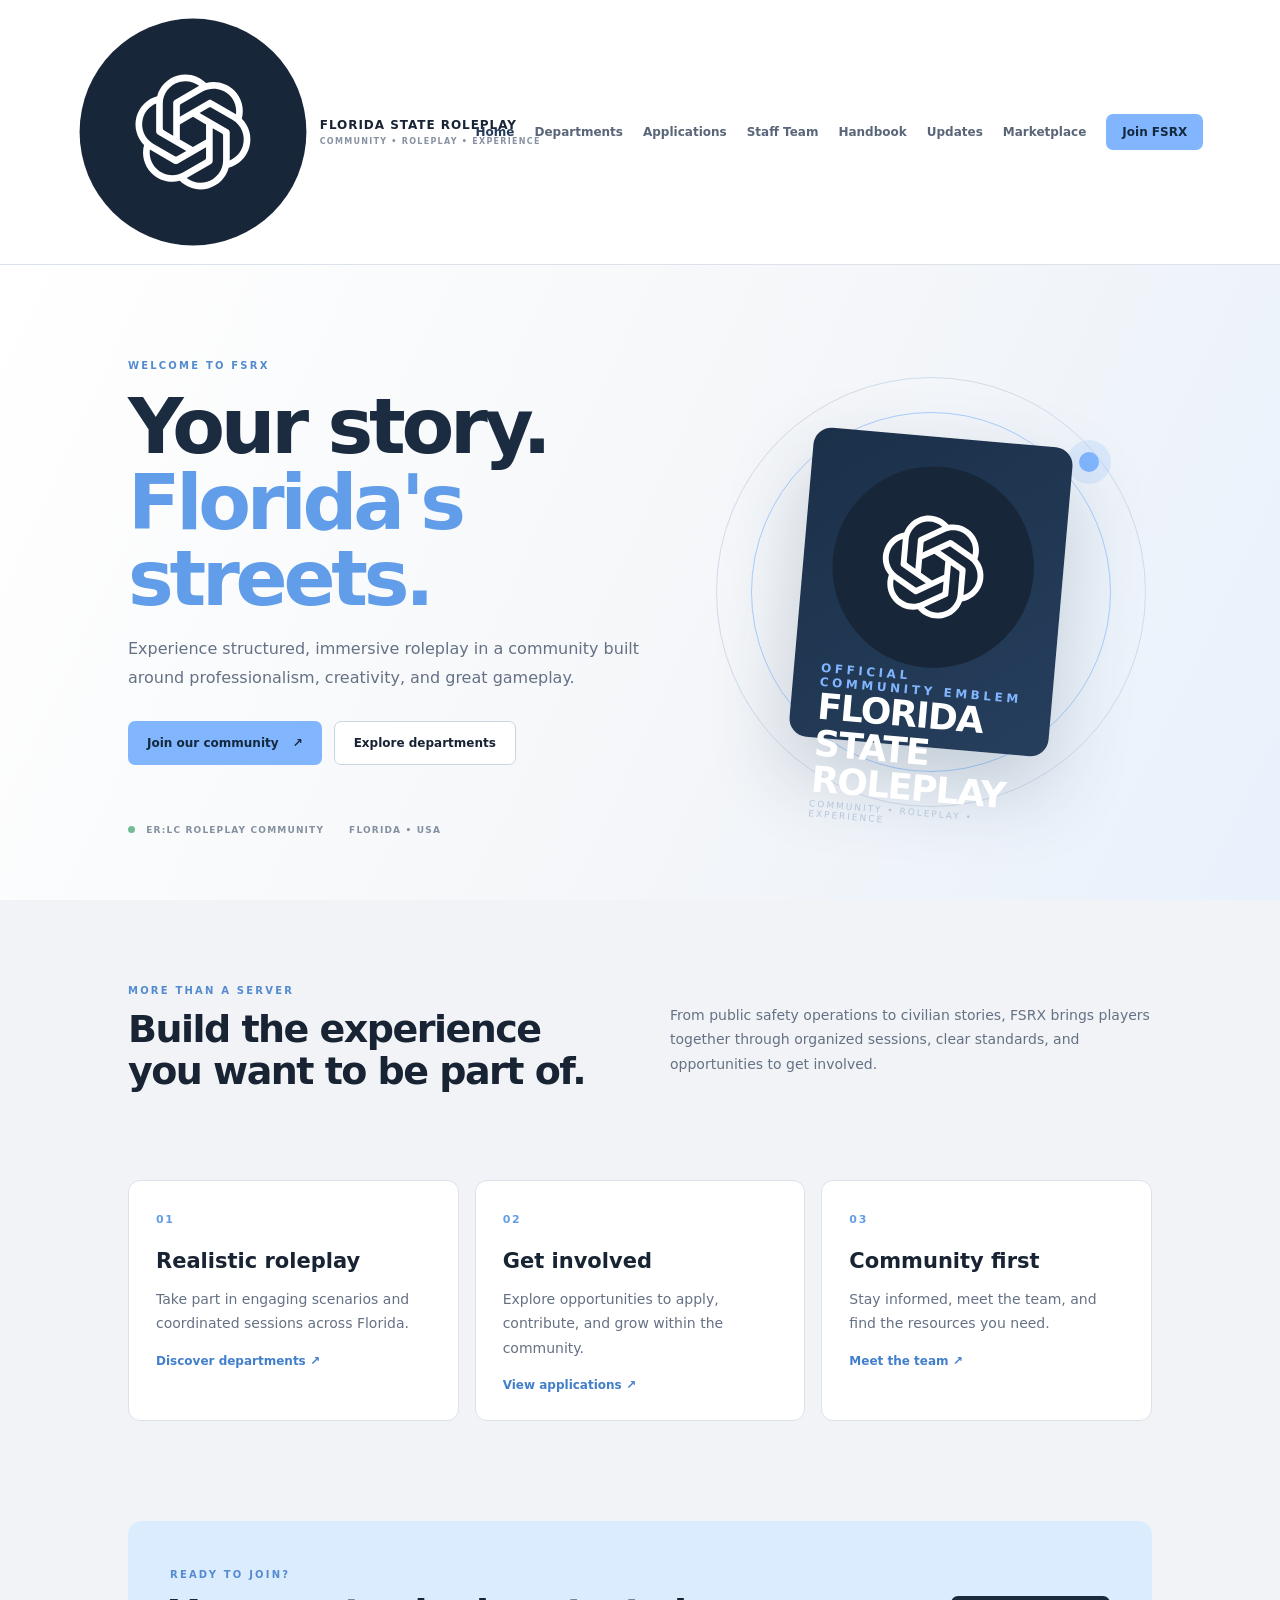
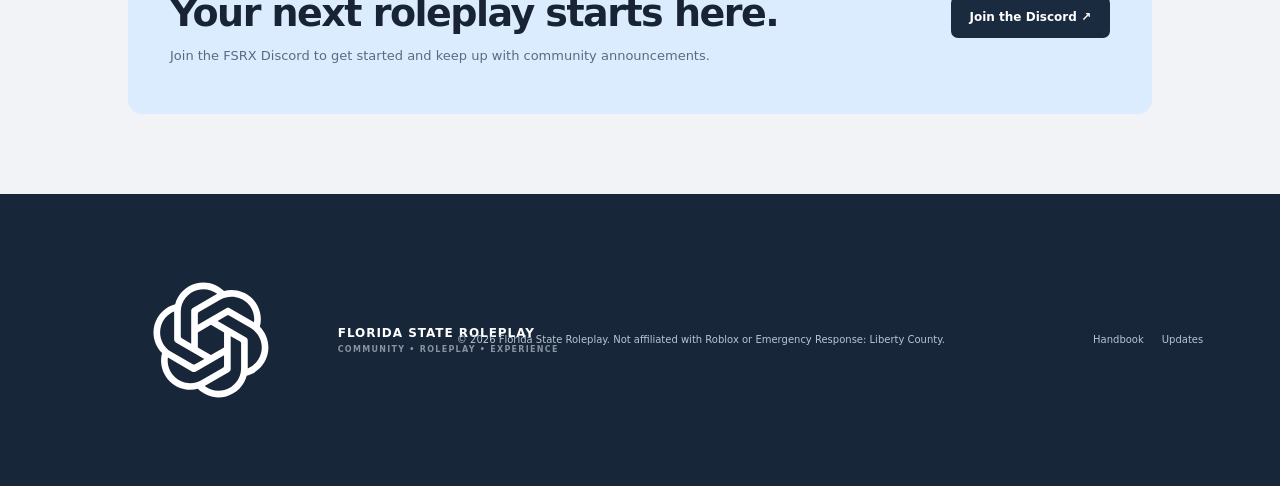
==== index.html @ d916d4a2 "Use official FSRX emblem on home page" ====
<!doctype html>
<html lang="en"><head><meta charset="utf-8"><meta name="viewport" content="width=device-width,initial-scale=1"><meta name="description" content="Florida State Roleplay — immersive, organized Roblox roleplay."><title>Home | Florida State Roleplay</title><link rel="stylesheet" href="styles.css"></head>
<body><header class="site-header"><a class="brand" href="index.html"><img class="brand-logo" src="assets/fsrx-emblem.svg" alt="Florida State Roleplay emblem"><span>FLORIDA STATE ROLEPLAY<small>COMMUNITY • ROLEPLAY • EXPERIENCE</small></span></a><button class="menu-toggle" aria-label="Toggle navigation" aria-expanded="false">☰</button><nav class="nav"><a class="active" href="index.html">Home</a><a href="departments.html">Departments</a><a href="applications.html">Applications</a><a href="team.html">Staff Team</a><a href="handbook.html">Handbook</a><a href="updates.html">Updates</a><a href="marketplace.html">Marketplace</a><a class="nav-cta" href="#discord">Join FSRX</a></nav></header>
<main><section class="hero"><div class="hero-content"><p class="eyebrow">WELCOME TO FSRX</p><h1>Your story.<br><span>Florida's streets.</span></h1><p class="hero-copy">Experience structured, immersive roleplay in a community built around professionalism, creativity, and great gameplay.</p><div class="actions"><a class="button primary" href="#discord">Join our community <span>↗</span></a><a class="button ghost" href="departments.html">Explore departments</a></div><div class="hero-meta"><span><i></i> ER:LC ROLEPLAY COMMUNITY</span><span>FLORIDA • USA</span></div></div><div class="hero-art"><div class="art-orbit orbit-one"></div><div class="art-orbit orbit-two"></div><div class="art-card hero-emblem-card"><img src="assets/fsrx-emblem.svg" alt="FSRX white wave emblem"><span class="art-label">OFFICIAL COMMUNITY EMBLEM</span><strong>FLORIDA STATE ROLEPLAY</strong><small>COMMUNITY • ROLEPLAY • EXPERIENCE</small></div><div class="art-dot"></div></div></section>
<section class="intro section"><div><p class="eyebrow">MORE THAN A SERVER</p><h2>Build the experience<br>you want to be part of.</h2></div><p class="muted">From public safety operations to civilian stories, FSRX brings players together through organized sessions, clear standards, and opportunities to get involved.</p></section>
<section class="feature-grid section"><article class="feature-card"><span class="feature-number">01</span><h3>Realistic roleplay</h3><p>Take part in engaging scenarios and coordinated sessions across Florida.</p><a href="departments.html">Discover departments ↗</a></article><article class="feature-card"><span class="feature-number">02</span><h3>Get involved</h3><p>Explore opportunities to apply, contribute, and grow within the community.</p><a href="applications.html">View applications ↗</a></article><article class="feature-card"><span class="feature-number">03</span><h3>Community first</h3><p>Stay informed, meet the team, and find the resources you need.</p><a href="team.html">Meet the team ↗</a></article></section>
<section class="join-banner section" id="discord"><div><p class="eyebrow">READY TO JOIN?</p><h2>Your next roleplay starts here.</h2><p>Join the FSRX Discord to get started and keep up with community announcements.</p></div><a class="button dark" href="https://discord.gg/XbKbxY2Ugb">Join the Discord ↗</a></section></main>
<footer><a class="brand footer-brand" href="index.html"><img class="brand-logo" src="assets/fsrx-emblem.svg" alt="Florida State Roleplay emblem"><span>FLORIDA STATE ROLEPLAY<small>COMMUNITY • ROLEPLAY • EXPERIENCE</small></span></a><p>© 2026 Florida State Roleplay. Not affiliated with Roblox or Emergency Response: Liberty County.</p><div><a href="handbook.html">Handbook</a><a href="updates.html">Updates</a></div></footer><script src="script.js"></script></body></html>
---- styles.css ----
:root{--blue:#81b6ff;--ink:#182333;--muted:#657184;--paper:#f1f3f6;--white:#fff;--line:#dce2ea;--navy:#172638}*{box-sizing:border-box}html{scroll-behavior:smooth}body{margin:0;background:var(--paper);color:var(--ink);font-family:Inter,ui-sans-serif,system-ui,-apple-system,BlinkMacSystemFont,"Segoe UI",sans-serif}a{color:inherit;text-decoration:none}.site-header{height:auto;min-height:82px;padding:16px 6vw;display:flex;align-items:center;justify-content:space-between;gap:28px;background:#fff;border-bottom:1px solid var(--line);position:sticky;top:0;z-index:10}.brand{display:flex;align-items:center;gap:11px;font-size:12px;font-weight:850;letter-spacing:.08em;white-space:nowrap}.brand small{display:block;margin-top:5px;color:#8792a2;font-size:8px;letter-spacing:.16em}.brand-mark{width:40px;height:40px;display:grid;place-items:center;background:var(--blue);color:#15283d;border-radius:11px;font-size:22px;font-weight:900}.nav{display:flex;align-items:center;gap:20px;font-size:12px;font-weight:650;color:#596578}.nav a:hover,.nav a.active{color:#253d5a}.nav-cta{padding:11px 16px;background:var(--blue);color:#14283e!important;border-radius:7px}.menu-toggle{display:none;border:0;background:transparent;font-size:24px}.hero{min-height:590px;padding:85px 10vw 65px;display:grid;grid-template-columns:1.1fr .9fr;align-items:center;gap:40px;background:linear-gradient(115deg,#fff 0%,#f4f6f9 58%,#e8f1fc 100%);overflow:hidden}.eyebrow{font-size:10px;letter-spacing:.22em;font-weight:850;color:#548bcf}.hero h1,.page-main h1{font-size:clamp(48px,6vw,78px);line-height:.99;letter-spacing:-.055em;margin:18px 0;color:#1b2b40}.hero h1 span{color:#629de9}.hero-copy{max-width:520px;color:var(--muted);font-size:16px;line-height:1.8}.actions{display:flex;gap:12px;flex-wrap:wrap;margin-top:28px}.button{display:inline-flex;align-items:center;gap:14px;padding:14px 19px;border-radius:7px;font-size:12px;font-weight:800}.primary{background:var(--blue);color:#14283e}.ghost{border:1px solid #cbd5e1;background:#fff}.dark{background:#1a2b40;color:white}.hero-meta{display:flex;gap:25px;margin-top:60px;color:#8490a0;font-size:9px;letter-spacing:.13em;font-weight:800}.hero-meta i{display:inline-block;width:7px;height:7px;border-radius:50%;background:#72bd94;margin-right:7px}.hero-art{height:390px;position:relative;display:grid;place-items:center}.art-card{width:260px;height:310px;background:linear-gradient(145deg,#1b3049,#263f5d);border-radius:18px;box-shadow:0 35px 80px #263f5d38;color:#fff;padding:27px;display:flex;flex-direction:column;justify-content:space-between;transform:rotate(5deg);z-index:2}.art-label{font-size:12px;letter-spacing:.3em;color:var(--blue);font-weight:900}.art-card strong{font-size:36px;line-height:1.02;letter-spacing:-.04em}.art-card small{font-size:9px;letter-spacing:.22em;color:#b5c6da}.art-orbit{position:absolute;border:1px solid #a9cfff;border-radius:50%;width:360px;height:360px}.orbit-two{width:430px;height:430px;border-color:#d0dce9}.art-dot{position:absolute;width:20px;height:20px;border-radius:50%;background:var(--blue);right:12%;top:14%;box-shadow:0 0 0 12px #81b6ff30}.section{padding:75px 10vw}.intro{display:grid;grid-template-columns:1fr 1fr;gap:60px;align-items:center}.intro h2,.join-banner h2{font-size:38px;letter-spacing:-.04em;line-height:1.12;margin:12px 0}.muted,.feature-card p,.info-card p,.news-card p{color:var(--muted);line-height:1.75;font-size:14px}.feature-grid{display:grid;grid-template-columns:repeat(3,1fr);gap:16px;padding-top:0}.feature-card,.info-card,.news-card{background:#fff;border:1px solid var(--line);border-radius:12px;padding:27px}.feature-number{font-size:11px;color:#639de8;font-weight:900;letter-spacing:.15em}.feature-card h3{font-size:21px;margin:22px 0 8px}.feature-card a,.text-link{font-size:12px;color:#427fca;font-weight:800}.join-banner{margin:25px 10vw 80px;padding:38px 42px;background:#dcecff;border-radius:14px;display:flex;align-items:center;justify-content:space-between;gap:30px}.join-banner p:not(.eyebrow){color:#586b82;font-size:13px}.page-main{max-width:1100px;margin:0 auto;padding:90px 28px 110px;min-height:70vh}.page-main h1{font-size:clamp(44px,6vw,68px);margin:12px 0}.page-lead{max-width:690px;color:var(--muted);line-height:1.8;margin-bottom:38px}.page-grid{display:grid;grid-template-columns:repeat(2,1fr);gap:18px}.info-card h2,.news-card h2{font-size:23px;margin:16px 0 8px}.tag{font-size:9px;letter-spacing:.17em;font-weight:900;color:#548bcf}.news-card{margin:18px 0}.notice{margin-top:28px;padding:18px;background:#e4edfa;border-left:3px solid var(--blue);color:#52647a;font-size:13px;line-height:1.7}footer{padding:30px 6vw;background:#172638;color:#b8c5d4;display:flex;align-items:center;justify-content:space-between;gap:24px;font-size:10px}footer a{margin-left:18px}.footer-brand{color:white}footer p{line-height:1.6}@media(max-width:1050px){.nav{gap:11px;font-size:11px}.site-header{padding-inline:3vw}.hero{padding-inline:7vw}}@media(max-width:800px){.site-header{padding:14px 5vw}.menu-toggle{display:block}.nav{display:none;position:absolute;top:72px;left:0;right:0;background:#fff;padding:18px 5vw 24px;flex-direction:column;align-items:flex-start;border-bottom:1px solid var(--line)}.nav.open{display:flex}.hero{grid-template-columns:1fr;padding:65px 7vw 45px}.hero-art{height:330px}.art-card{height:260px;width:220px}.art-card strong{font-size:30px}.art-orbit{width:300px;height:300px}.orbit-two{width:350px;height:350px}.intro{grid-template-columns:1fr;gap:12px}.feature-grid,.page-grid{grid-template-columns:1fr}.join-banner{margin-inline:5vw;padding:28px;align-items:flex-start;flex-direction:column}.section{padding:55px 7vw}footer{flex-direction:column;align-items:flex-start}footer a{margin:0 16px 0 0}}

/* Department directory logo layout */
.page-grid .info-card{padding:20px}
.department-card-layout{display:grid;grid-template-columns:76px minmax(0,1fr);align-items:center;gap:18px;min-height:130px}
.department-logo{width:76px;height:76px;border-radius:12px;background:#f5f7fa;border:1px solid #e2e8f0;display:grid;place-items:center;padding:8px;overflow:hidden}
.department-logo img{display:block;max-width:100%;max-height:100%;width:auto;height:auto;object-fit:contain}
.department-details{min-width:0}
.department-details h2{margin:10px 0 7px}
.department-details p{margin:8px 0}
@media(max-width:560px){.department-card-layout{grid-template-columns:64px minmax(0,1fr);gap:12px;min-height:0}.department-logo{width:64px;height:64px;padding:6px}.department-details h2{font-size:18px}}
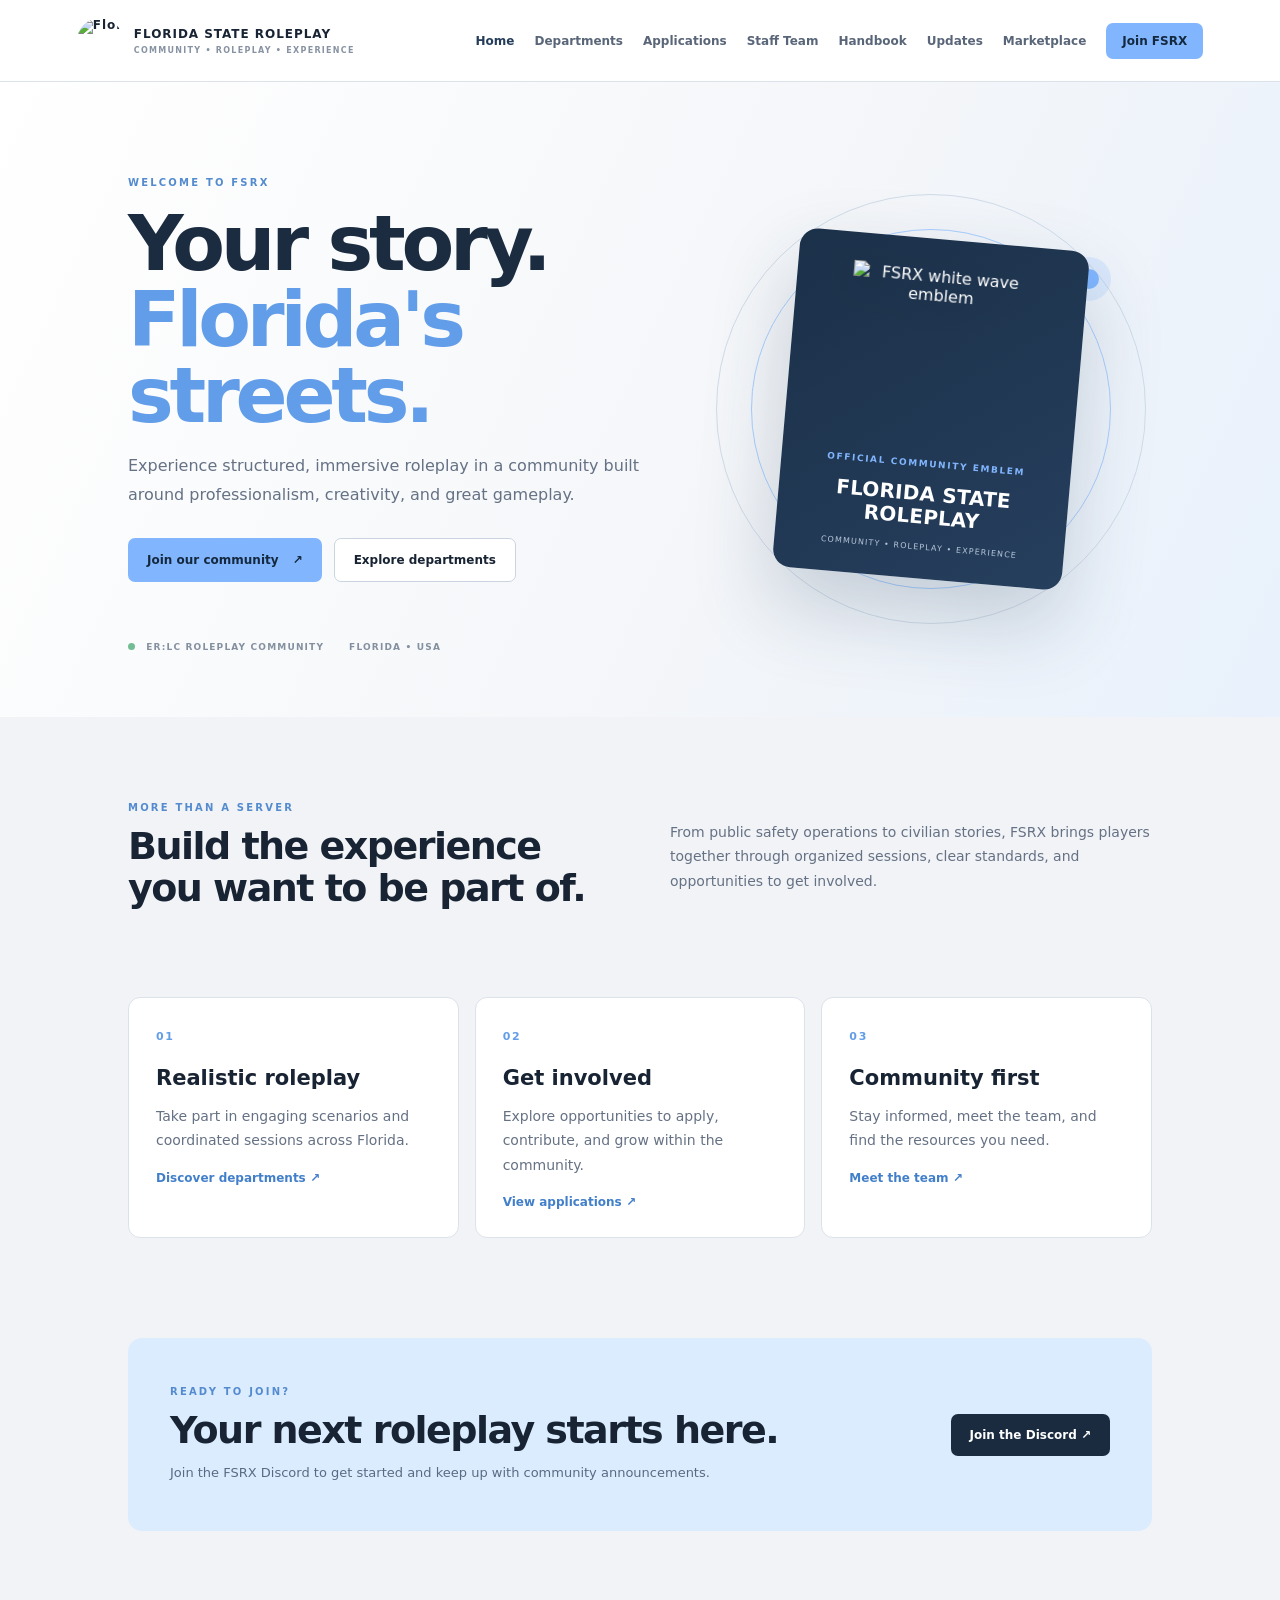
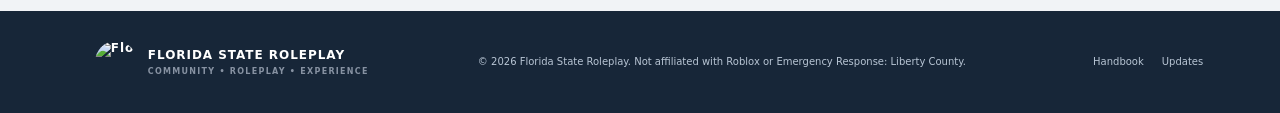
==== commit 95aa8da8: "Use official FSRX logo across website" ====
--- a/index.html
+++ b/index.html
@@ -1,8 +1,8 @@
 <!doctype html>
 <html lang="en"><head><meta charset="utf-8"><meta name="viewport" content="width=device-width,initial-scale=1"><meta name="description" content="Florida State Roleplay — immersive, organized Roblox roleplay."><title>Home | Florida State Roleplay</title><link rel="stylesheet" href="styles.css"></head>
-<body><header class="site-header"><a class="brand" href="index.html"><img class="brand-logo" src="assets/fsrx-emblem.svg" alt="Florida State Roleplay emblem"><span>FLORIDA STATE ROLEPLAY<small>COMMUNITY • ROLEPLAY • EXPERIENCE</small></span></a><button class="menu-toggle" aria-label="Toggle navigation" aria-expanded="false">☰</button><nav class="nav"><a class="active" href="index.html">Home</a><a href="departments.html">Departments</a><a href="applications.html">Applications</a><a href="team.html">Staff Team</a><a href="handbook.html">Handbook</a><a href="updates.html">Updates</a><a href="marketplace.html">Marketplace</a><a class="nav-cta" href="#discord">Join FSRX</a></nav></header>
-<main><section class="hero"><div class="hero-content"><p class="eyebrow">WELCOME TO FSRX</p><h1>Your story.<br><span>Florida's streets.</span></h1><p class="hero-copy">Experience structured, immersive roleplay in a community built around professionalism, creativity, and great gameplay.</p><div class="actions"><a class="button primary" href="#discord">Join our community <span>↗</span></a><a class="button ghost" href="departments.html">Explore departments</a></div><div class="hero-meta"><span><i></i> ER:LC ROLEPLAY COMMUNITY</span><span>FLORIDA • USA</span></div></div><div class="hero-art"><div class="art-orbit orbit-one"></div><div class="art-orbit orbit-two"></div><div class="art-card hero-emblem-card"><img src="assets/fsrx-emblem.svg" alt="FSRX white wave emblem"><span class="art-label">OFFICIAL COMMUNITY EMBLEM</span><strong>FLORIDA STATE ROLEPLAY</strong><small>COMMUNITY • ROLEPLAY • EXPERIENCE</small></div><div class="art-dot"></div></div></section>
+<body><header class="site-header"><a class="brand" href="index.html"><img class="brand-logo" src="https://www.image2url.com/r2/default/images/1793834670290-f8cb3686-651e-4cc3-bef2-67b6b0dbf33a.png" alt="Florida State Roleplay emblem"><span>FLORIDA STATE ROLEPLAY<small>COMMUNITY • ROLEPLAY • EXPERIENCE</small></span></a><button class="menu-toggle" aria-label="Toggle navigation" aria-expanded="false">☰</button><nav class="nav"><a class="active" href="index.html">Home</a><a href="departments.html">Departments</a><a href="applications.html">Applications</a><a href="team.html">Staff Team</a><a href="handbook.html">Handbook</a><a href="updates.html">Updates</a><a href="marketplace.html">Marketplace</a><a class="nav-cta" href="#discord">Join FSRX</a></nav></header>
+<main><section class="hero"><div class="hero-content"><p class="eyebrow">WELCOME TO FSRX</p><h1>Your story.<br><span>Florida's streets.</span></h1><p class="hero-copy">Experience structured, immersive roleplay in a community built around professionalism, creativity, and great gameplay.</p><div class="actions"><a class="button primary" href="#discord">Join our community <span>↗</span></a><a class="button ghost" href="departments.html">Explore departments</a></div><div class="hero-meta"><span><i></i> ER:LC ROLEPLAY COMMUNITY</span><span>FLORIDA • USA</span></div></div><div class="hero-art"><div class="art-orbit orbit-one"></div><div class="art-orbit orbit-two"></div><div class="art-card hero-emblem-card"><img src="https://www.image2url.com/r2/default/images/1793834670290-f8cb3686-651e-4cc3-bef2-67b6b0dbf33a.png" alt="FSRX white wave emblem"><span class="art-label">OFFICIAL COMMUNITY EMBLEM</span><strong>FLORIDA STATE ROLEPLAY</strong><small>COMMUNITY • ROLEPLAY • EXPERIENCE</small></div><div class="art-dot"></div></div></section>
 <section class="intro section"><div><p class="eyebrow">MORE THAN A SERVER</p><h2>Build the experience<br>you want to be part of.</h2></div><p class="muted">From public safety operations to civilian stories, FSRX brings players together through organized sessions, clear standards, and opportunities to get involved.</p></section>
 <section class="feature-grid section"><article class="feature-card"><span class="feature-number">01</span><h3>Realistic roleplay</h3><p>Take part in engaging scenarios and coordinated sessions across Florida.</p><a href="departments.html">Discover departments ↗</a></article><article class="feature-card"><span class="feature-number">02</span><h3>Get involved</h3><p>Explore opportunities to apply, contribute, and grow within the community.</p><a href="applications.html">View applications ↗</a></article><article class="feature-card"><span class="feature-number">03</span><h3>Community first</h3><p>Stay informed, meet the team, and find the resources you need.</p><a href="team.html">Meet the team ↗</a></article></section>
 <section class="join-banner section" id="discord"><div><p class="eyebrow">READY TO JOIN?</p><h2>Your next roleplay starts here.</h2><p>Join the FSRX Discord to get started and keep up with community announcements.</p></div><a class="button dark" href="https://discord.gg/XbKbxY2Ugb">Join the Discord ↗</a></section></main>
-<footer><a class="brand footer-brand" href="index.html"><img class="brand-logo" src="assets/fsrx-emblem.svg" alt="Florida State Roleplay emblem"><span>FLORIDA STATE ROLEPLAY<small>COMMUNITY • ROLEPLAY • EXPERIENCE</small></span></a><p>© 2026 Florida State Roleplay. Not affiliated with Roblox or Emergency Response: Liberty County.</p><div><a href="handbook.html">Handbook</a><a href="updates.html">Updates</a></div></footer><script src="script.js"></script></body></html>+<footer><a class="brand footer-brand" href="index.html"><img class="brand-logo" src="https://www.image2url.com/r2/default/images/1793834670290-f8cb3686-651e-4cc3-bef2-67b6b0dbf33a.png" alt="Florida State Roleplay emblem"><span>FLORIDA STATE ROLEPLAY<small>COMMUNITY • ROLEPLAY • EXPERIENCE</small></span></a><p>© 2026 Florida State Roleplay. Not affiliated with Roblox or Emergency Response: Liberty County.</p><div><a href="handbook.html">Handbook</a><a href="updates.html">Updates</a></div></footer><script src="script.js"></script></body></html>
--- a/styles.css
+++ b/styles.css
@@ -9,3 +9,13 @@
 .department-details h2{margin:10px 0 7px}
 .department-details p{margin:8px 0}
 @media(max-width:560px){.department-card-layout{grid-template-columns:64px minmax(0,1fr);gap:12px;min-height:0}.department-logo{width:64px;height:64px;padding:6px}.department-details h2{font-size:18px}}
+
+/* FSRX identity and home hero emblem */
+.brand-logo{display:block;width:46px;height:46px;flex:0 0 46px;object-fit:contain;border-radius:50%}
+.footer-brand .brand-logo{width:42px;height:42px;flex-basis:42px}
+.hero-emblem-card{align-items:center;text-align:center;justify-content:center;gap:14px;padding:24px;width:290px;height:340px}
+.hero-emblem-card img{width:178px;height:178px;object-fit:contain;filter:drop-shadow(0 10px 20px #0003)}
+.hero-emblem-card .art-label{font-size:9px;letter-spacing:.18em}
+.hero-emblem-card strong{font-size:20px;line-height:1.15;letter-spacing:.01em;max-width:220px}
+.hero-emblem-card small{font-size:8px;letter-spacing:.14em}
+@media(max-width:800px){.brand-logo{width:40px;height:40px;flex-basis:40px}.hero-emblem-card{width:245px;height:300px}.hero-emblem-card img{width:145px;height:145px}}
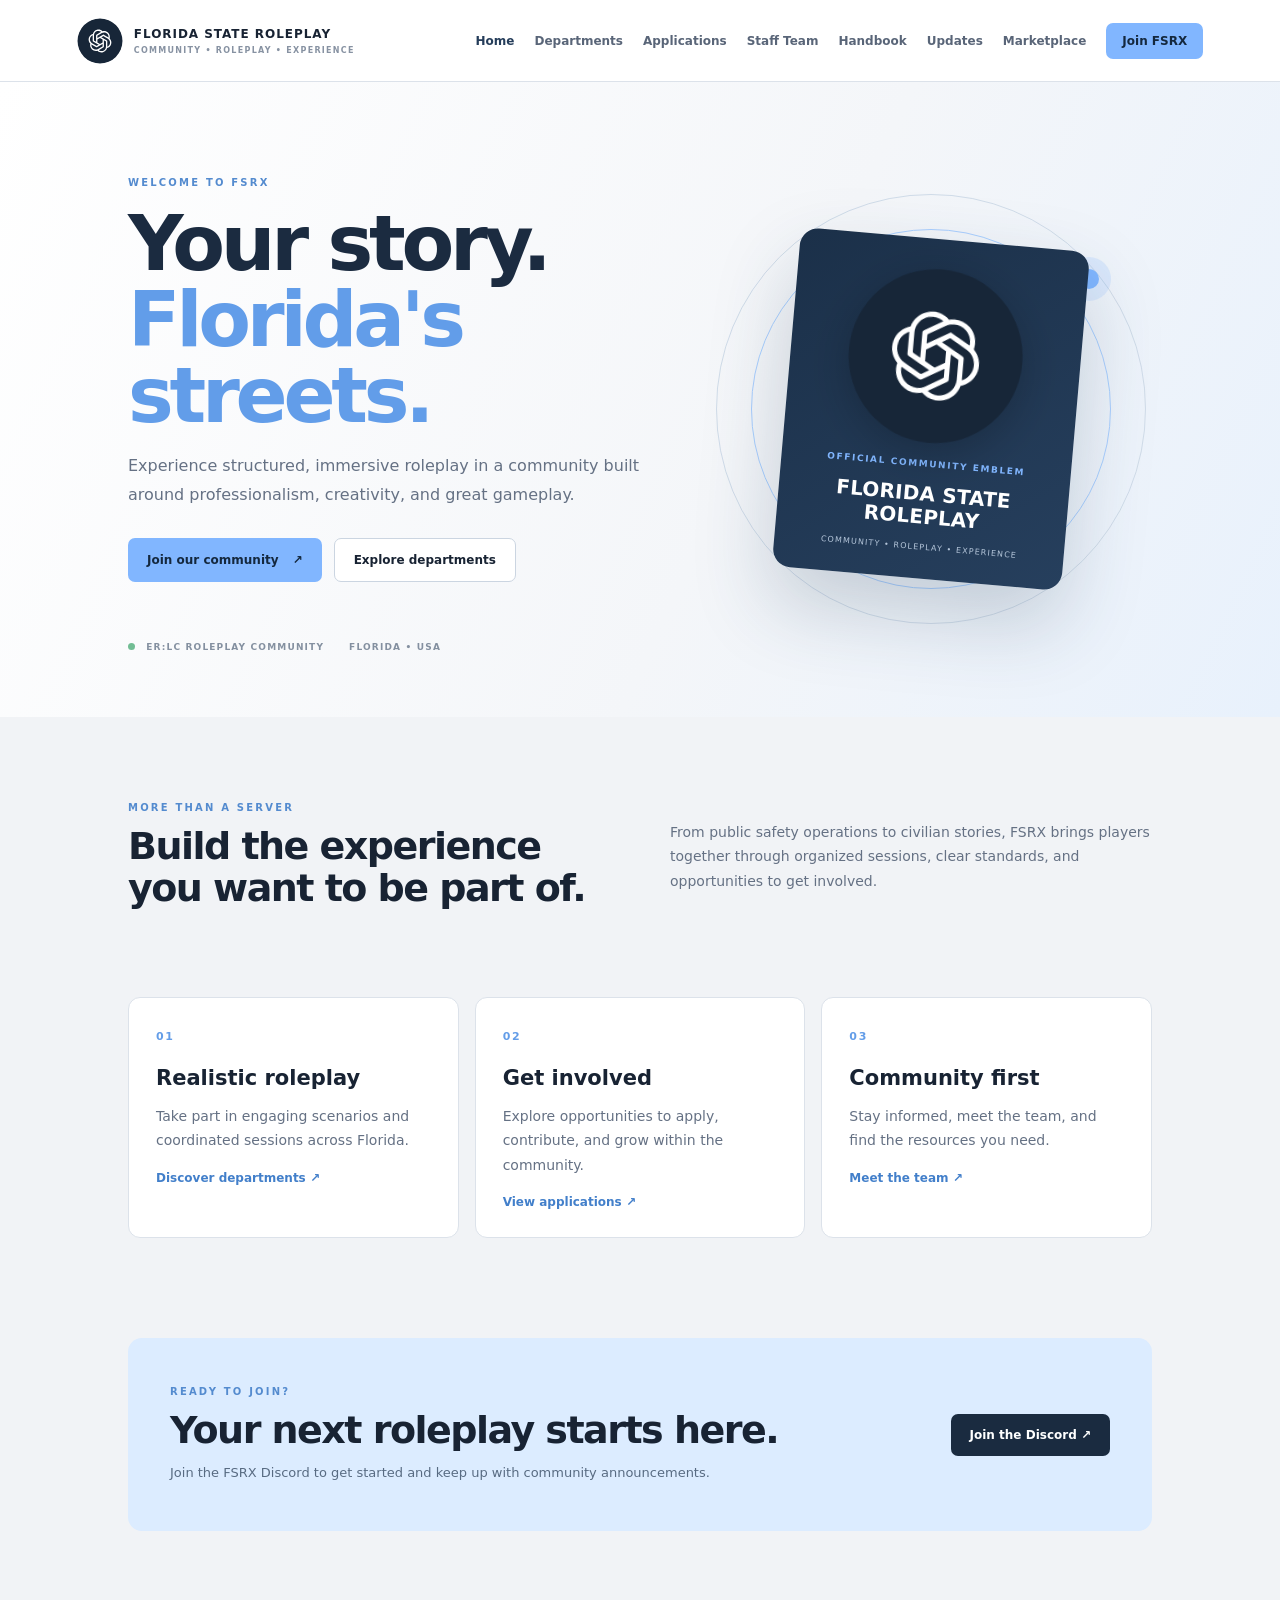
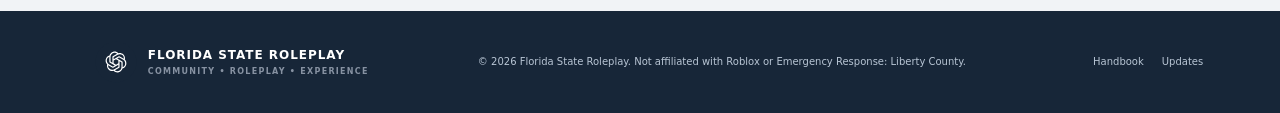
==== commit f21ca29d: "Use official local FSRX emblem" ====
--- a/index.html
+++ b/index.html
@@ -1,8 +1,8 @@
 <!doctype html>
 <html lang="en"><head><meta charset="utf-8"><meta name="viewport" content="width=device-width,initial-scale=1"><meta name="description" content="Florida State Roleplay — immersive, organized Roblox roleplay."><title>Home | Florida State Roleplay</title><link rel="stylesheet" href="styles.css"></head>
-<body><header class="site-header"><a class="brand" href="index.html"><img class="brand-logo" src="https://www.image2url.com/r2/default/images/1793834670290-f8cb3686-651e-4cc3-bef2-67b6b0dbf33a.png" alt="Florida State Roleplay emblem"><span>FLORIDA STATE ROLEPLAY<small>COMMUNITY • ROLEPLAY • EXPERIENCE</small></span></a><button class="menu-toggle" aria-label="Toggle navigation" aria-expanded="false">☰</button><nav class="nav"><a class="active" href="index.html">Home</a><a href="departments.html">Departments</a><a href="applications.html">Applications</a><a href="team.html">Staff Team</a><a href="handbook.html">Handbook</a><a href="updates.html">Updates</a><a href="marketplace.html">Marketplace</a><a class="nav-cta" href="#discord">Join FSRX</a></nav></header>
-<main><section class="hero"><div class="hero-content"><p class="eyebrow">WELCOME TO FSRX</p><h1>Your story.<br><span>Florida's streets.</span></h1><p class="hero-copy">Experience structured, immersive roleplay in a community built around professionalism, creativity, and great gameplay.</p><div class="actions"><a class="button primary" href="#discord">Join our community <span>↗</span></a><a class="button ghost" href="departments.html">Explore departments</a></div><div class="hero-meta"><span><i></i> ER:LC ROLEPLAY COMMUNITY</span><span>FLORIDA • USA</span></div></div><div class="hero-art"><div class="art-orbit orbit-one"></div><div class="art-orbit orbit-two"></div><div class="art-card hero-emblem-card"><img src="https://www.image2url.com/r2/default/images/1793834670290-f8cb3686-651e-4cc3-bef2-67b6b0dbf33a.png" alt="FSRX white wave emblem"><span class="art-label">OFFICIAL COMMUNITY EMBLEM</span><strong>FLORIDA STATE ROLEPLAY</strong><small>COMMUNITY • ROLEPLAY • EXPERIENCE</small></div><div class="art-dot"></div></div></section>
+<body><header class="site-header"><a class="brand" href="index.html"><img class="brand-logo" src="assets/fsrx-emblem.svg" alt="Florida State Roleplay emblem"><span>FLORIDA STATE ROLEPLAY<small>COMMUNITY • ROLEPLAY • EXPERIENCE</small></span></a><button class="menu-toggle" aria-label="Toggle navigation" aria-expanded="false">☰</button><nav class="nav"><a class="active" href="index.html">Home</a><a href="departments.html">Departments</a><a href="applications.html">Applications</a><a href="team.html">Staff Team</a><a href="handbook.html">Handbook</a><a href="updates.html">Updates</a><a href="marketplace.html">Marketplace</a><a class="nav-cta" href="#discord">Join FSRX</a></nav></header>
+<main><section class="hero"><div class="hero-content"><p class="eyebrow">WELCOME TO FSRX</p><h1>Your story.<br><span>Florida's streets.</span></h1><p class="hero-copy">Experience structured, immersive roleplay in a community built around professionalism, creativity, and great gameplay.</p><div class="actions"><a class="button primary" href="#discord">Join our community <span>↗</span></a><a class="button ghost" href="departments.html">Explore departments</a></div><div class="hero-meta"><span><i></i> ER:LC ROLEPLAY COMMUNITY</span><span>FLORIDA • USA</span></div></div><div class="hero-art"><div class="art-orbit orbit-one"></div><div class="art-orbit orbit-two"></div><div class="art-card hero-emblem-card"><img src="assets/fsrx-emblem.svg" alt="FSRX white wave emblem"><span class="art-label">OFFICIAL COMMUNITY EMBLEM</span><strong>FLORIDA STATE ROLEPLAY</strong><small>COMMUNITY • ROLEPLAY • EXPERIENCE</small></div><div class="art-dot"></div></div></section>
 <section class="intro section"><div><p class="eyebrow">MORE THAN A SERVER</p><h2>Build the experience<br>you want to be part of.</h2></div><p class="muted">From public safety operations to civilian stories, FSRX brings players together through organized sessions, clear standards, and opportunities to get involved.</p></section>
 <section class="feature-grid section"><article class="feature-card"><span class="feature-number">01</span><h3>Realistic roleplay</h3><p>Take part in engaging scenarios and coordinated sessions across Florida.</p><a href="departments.html">Discover departments ↗</a></article><article class="feature-card"><span class="feature-number">02</span><h3>Get involved</h3><p>Explore opportunities to apply, contribute, and grow within the community.</p><a href="applications.html">View applications ↗</a></article><article class="feature-card"><span class="feature-number">03</span><h3>Community first</h3><p>Stay informed, meet the team, and find the resources you need.</p><a href="team.html">Meet the team ↗</a></article></section>
 <section class="join-banner section" id="discord"><div><p class="eyebrow">READY TO JOIN?</p><h2>Your next roleplay starts here.</h2><p>Join the FSRX Discord to get started and keep up with community announcements.</p></div><a class="button dark" href="https://discord.gg/XbKbxY2Ugb">Join the Discord ↗</a></section></main>
-<footer><a class="brand footer-brand" href="index.html"><img class="brand-logo" src="https://www.image2url.com/r2/default/images/1793834670290-f8cb3686-651e-4cc3-bef2-67b6b0dbf33a.png" alt="Florida State Roleplay emblem"><span>FLORIDA STATE ROLEPLAY<small>COMMUNITY • ROLEPLAY • EXPERIENCE</small></span></a><p>© 2026 Florida State Roleplay. Not affiliated with Roblox or Emergency Response: Liberty County.</p><div><a href="handbook.html">Handbook</a><a href="updates.html">Updates</a></div></footer><script src="script.js"></script></body></html>+<footer><a class="brand footer-brand" href="index.html"><img class="brand-logo" src="assets/fsrx-emblem.svg" alt="Florida State Roleplay emblem"><span>FLORIDA STATE ROLEPLAY<small>COMMUNITY • ROLEPLAY • EXPERIENCE</small></span></a><p>© 2026 Florida State Roleplay. Not affiliated with Roblox or Emergency Response: Liberty County.</p><div><a href="handbook.html">Handbook</a><a href="updates.html">Updates</a></div></footer><script src="script.js"></script></body></html>
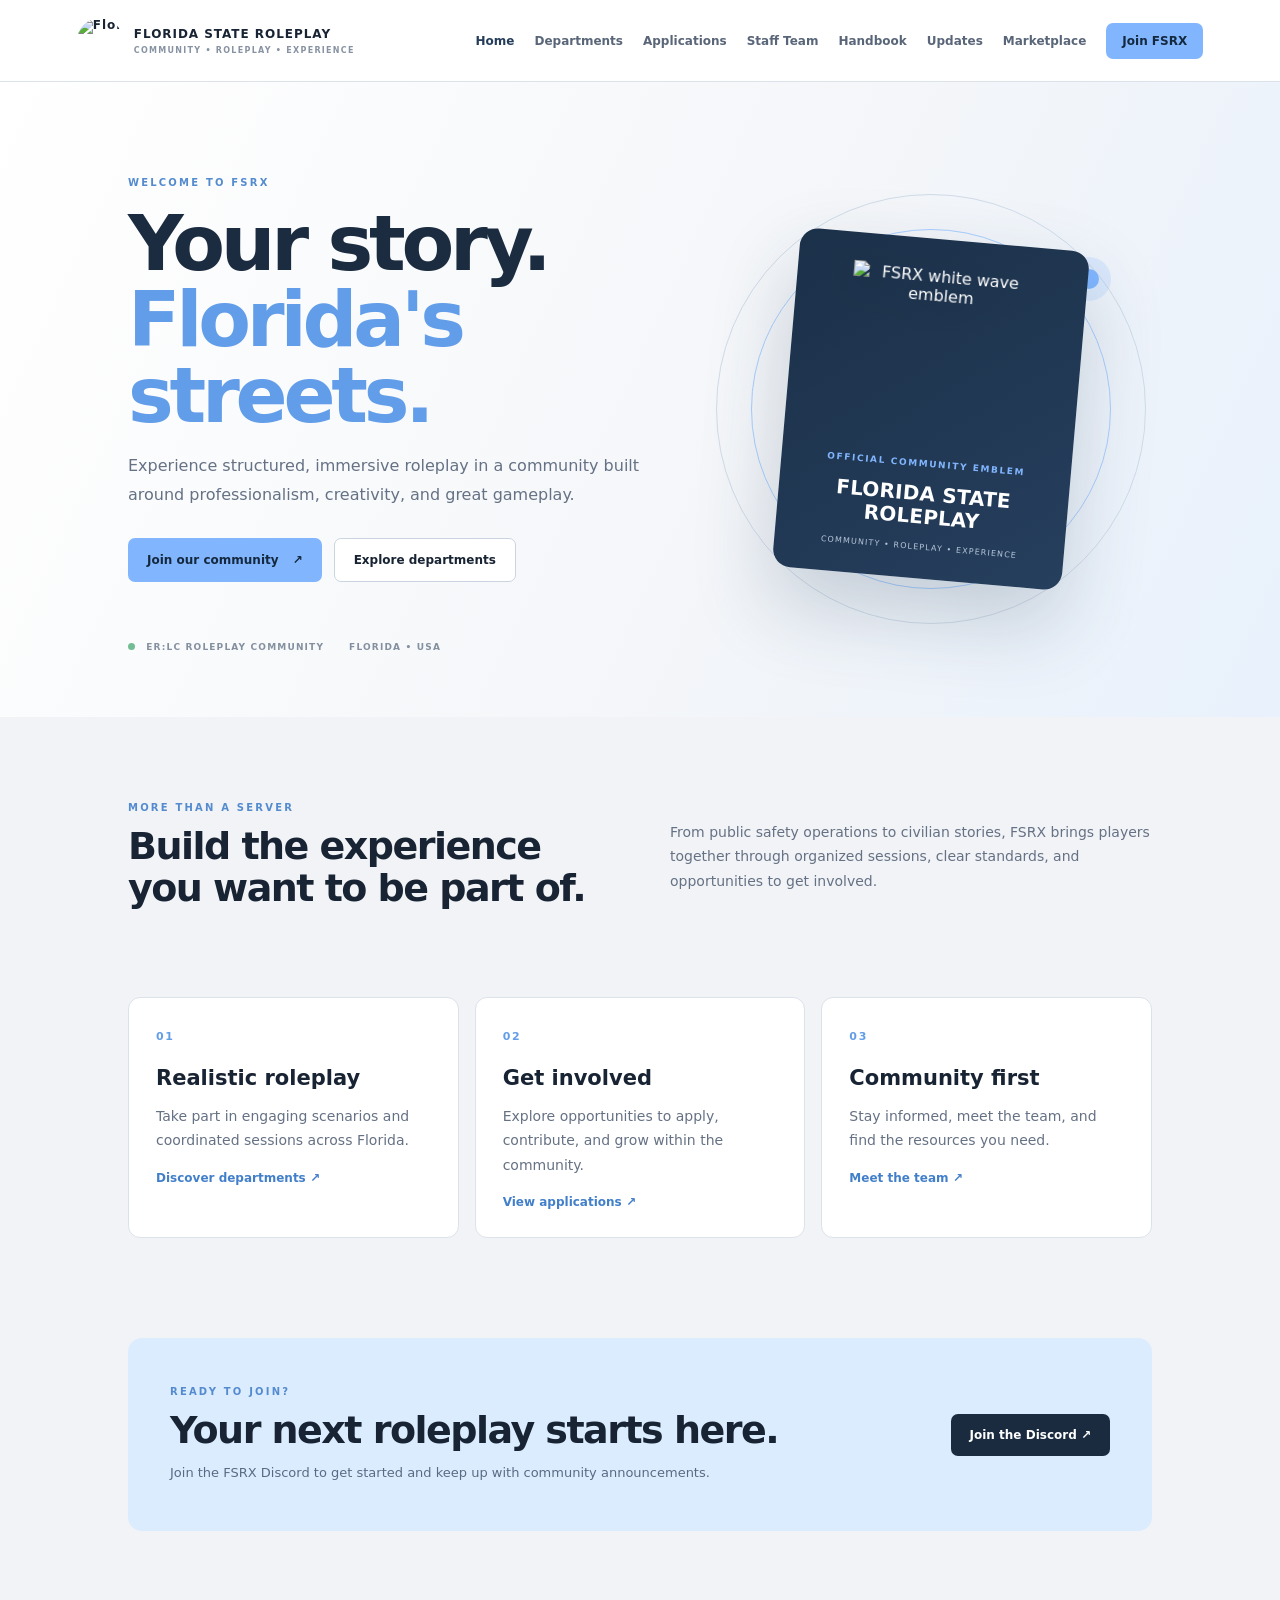
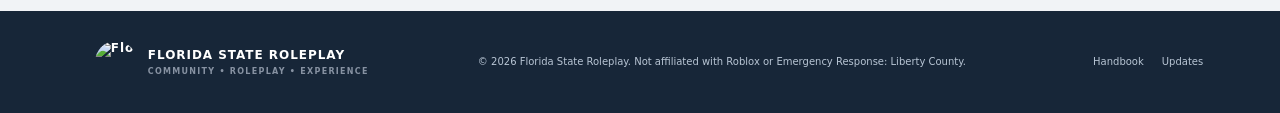
==== commit 32019f3d: "Use official FSRX logo image" ====
--- a/index.html
+++ b/index.html
@@ -1,8 +1,8 @@
 <!doctype html>
 <html lang="en"><head><meta charset="utf-8"><meta name="viewport" content="width=device-width,initial-scale=1"><meta name="description" content="Florida State Roleplay — immersive, organized Roblox roleplay."><title>Home | Florida State Roleplay</title><link rel="stylesheet" href="styles.css"></head>
-<body><header class="site-header"><a class="brand" href="index.html"><img class="brand-logo" src="assets/fsrx-emblem.svg" alt="Florida State Roleplay emblem"><span>FLORIDA STATE ROLEPLAY<small>COMMUNITY • ROLEPLAY • EXPERIENCE</small></span></a><button class="menu-toggle" aria-label="Toggle navigation" aria-expanded="false">☰</button><nav class="nav"><a class="active" href="index.html">Home</a><a href="departments.html">Departments</a><a href="applications.html">Applications</a><a href="team.html">Staff Team</a><a href="handbook.html">Handbook</a><a href="updates.html">Updates</a><a href="marketplace.html">Marketplace</a><a class="nav-cta" href="#discord">Join FSRX</a></nav></header>
-<main><section class="hero"><div class="hero-content"><p class="eyebrow">WELCOME TO FSRX</p><h1>Your story.<br><span>Florida's streets.</span></h1><p class="hero-copy">Experience structured, immersive roleplay in a community built around professionalism, creativity, and great gameplay.</p><div class="actions"><a class="button primary" href="#discord">Join our community <span>↗</span></a><a class="button ghost" href="departments.html">Explore departments</a></div><div class="hero-meta"><span><i></i> ER:LC ROLEPLAY COMMUNITY</span><span>FLORIDA • USA</span></div></div><div class="hero-art"><div class="art-orbit orbit-one"></div><div class="art-orbit orbit-two"></div><div class="art-card hero-emblem-card"><img src="assets/fsrx-emblem.svg" alt="FSRX white wave emblem"><span class="art-label">OFFICIAL COMMUNITY EMBLEM</span><strong>FLORIDA STATE ROLEPLAY</strong><small>COMMUNITY • ROLEPLAY • EXPERIENCE</small></div><div class="art-dot"></div></div></section>
+<body><header class="site-header"><a class="brand" href="index.html"><img class="brand-logo" src="https://www.image2url.com/r2/default/images/1793834670290-f8cb3686-651e-4cc3-bef2-67b6b0dbf33a.png" alt="Florida State Roleplay emblem"><span>FLORIDA STATE ROLEPLAY<small>COMMUNITY • ROLEPLAY • EXPERIENCE</small></span></a><button class="menu-toggle" aria-label="Toggle navigation" aria-expanded="false">☰</button><nav class="nav"><a class="active" href="index.html">Home</a><a href="departments.html">Departments</a><a href="applications.html">Applications</a><a href="team.html">Staff Team</a><a href="handbook.html">Handbook</a><a href="updates.html">Updates</a><a href="marketplace.html">Marketplace</a><a class="nav-cta" href="#discord">Join FSRX</a></nav></header>
+<main><section class="hero"><div class="hero-content"><p class="eyebrow">WELCOME TO FSRX</p><h1>Your story.<br><span>Florida's streets.</span></h1><p class="hero-copy">Experience structured, immersive roleplay in a community built around professionalism, creativity, and great gameplay.</p><div class="actions"><a class="button primary" href="#discord">Join our community <span>↗</span></a><a class="button ghost" href="departments.html">Explore departments</a></div><div class="hero-meta"><span><i></i> ER:LC ROLEPLAY COMMUNITY</span><span>FLORIDA • USA</span></div></div><div class="hero-art"><div class="art-orbit orbit-one"></div><div class="art-orbit orbit-two"></div><div class="art-card hero-emblem-card"><img src="https://www.image2url.com/r2/default/images/1793834670290-f8cb3686-651e-4cc3-bef2-67b6b0dbf33a.png" alt="FSRX white wave emblem"><span class="art-label">OFFICIAL COMMUNITY EMBLEM</span><strong>FLORIDA STATE ROLEPLAY</strong><small>COMMUNITY • ROLEPLAY • EXPERIENCE</small></div><div class="art-dot"></div></div></section>
 <section class="intro section"><div><p class="eyebrow">MORE THAN A SERVER</p><h2>Build the experience<br>you want to be part of.</h2></div><p class="muted">From public safety operations to civilian stories, FSRX brings players together through organized sessions, clear standards, and opportunities to get involved.</p></section>
 <section class="feature-grid section"><article class="feature-card"><span class="feature-number">01</span><h3>Realistic roleplay</h3><p>Take part in engaging scenarios and coordinated sessions across Florida.</p><a href="departments.html">Discover departments ↗</a></article><article class="feature-card"><span class="feature-number">02</span><h3>Get involved</h3><p>Explore opportunities to apply, contribute, and grow within the community.</p><a href="applications.html">View applications ↗</a></article><article class="feature-card"><span class="feature-number">03</span><h3>Community first</h3><p>Stay informed, meet the team, and find the resources you need.</p><a href="team.html">Meet the team ↗</a></article></section>
 <section class="join-banner section" id="discord"><div><p class="eyebrow">READY TO JOIN?</p><h2>Your next roleplay starts here.</h2><p>Join the FSRX Discord to get started and keep up with community announcements.</p></div><a class="button dark" href="https://discord.gg/XbKbxY2Ugb">Join the Discord ↗</a></section></main>
-<footer><a class="brand footer-brand" href="index.html"><img class="brand-logo" src="assets/fsrx-emblem.svg" alt="Florida State Roleplay emblem"><span>FLORIDA STATE ROLEPLAY<small>COMMUNITY • ROLEPLAY • EXPERIENCE</small></span></a><p>© 2026 Florida State Roleplay. Not affiliated with Roblox or Emergency Response: Liberty County.</p><div><a href="handbook.html">Handbook</a><a href="updates.html">Updates</a></div></footer><script src="script.js"></script></body></html>+<footer><a class="brand footer-brand" href="index.html"><img class="brand-logo" src="https://www.image2url.com/r2/default/images/1793834670290-f8cb3686-651e-4cc3-bef2-67b6b0dbf33a.png" alt="Florida State Roleplay emblem"><span>FLORIDA STATE ROLEPLAY<small>COMMUNITY • ROLEPLAY • EXPERIENCE</small></span></a><p>© 2026 Florida State Roleplay. Not affiliated with Roblox or Emergency Response: Liberty County.</p><div><a href="handbook.html">Handbook</a><a href="updates.html">Updates</a></div></footer><script src="script.js"></script></body></html>
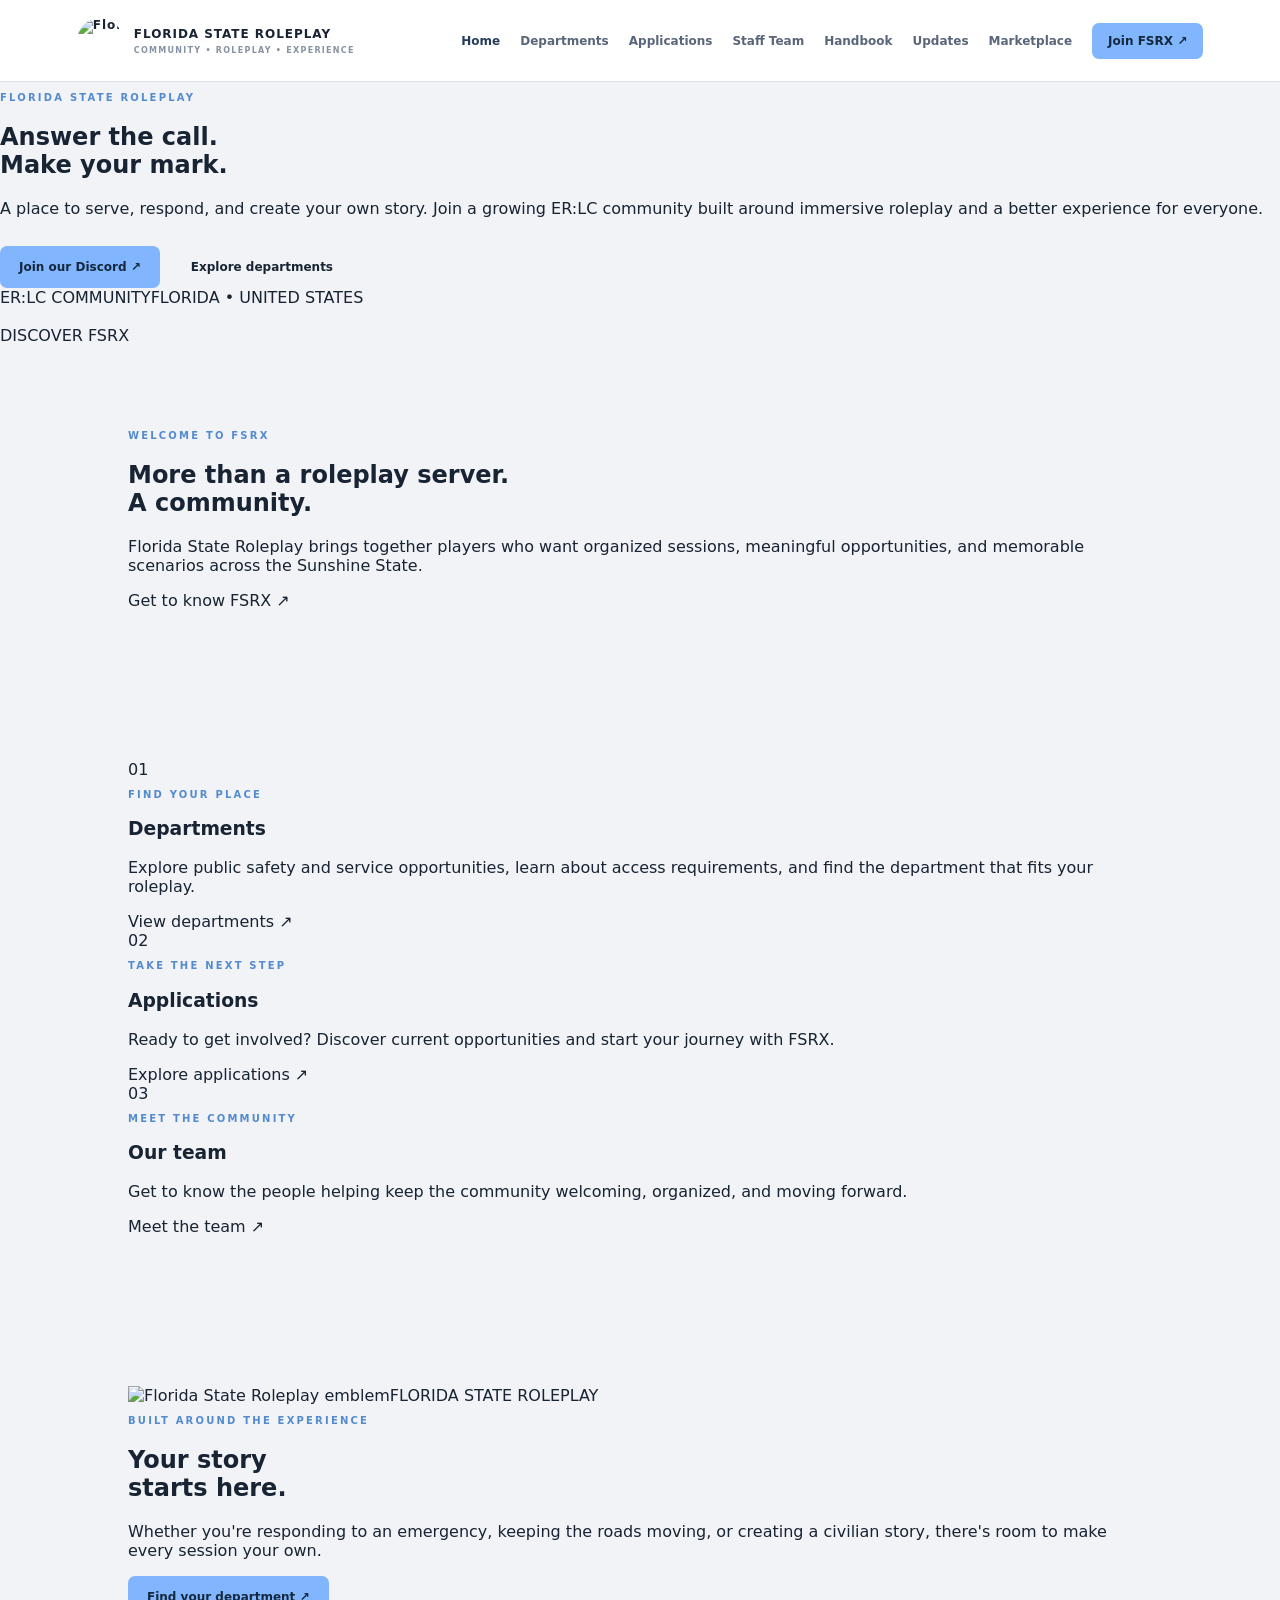
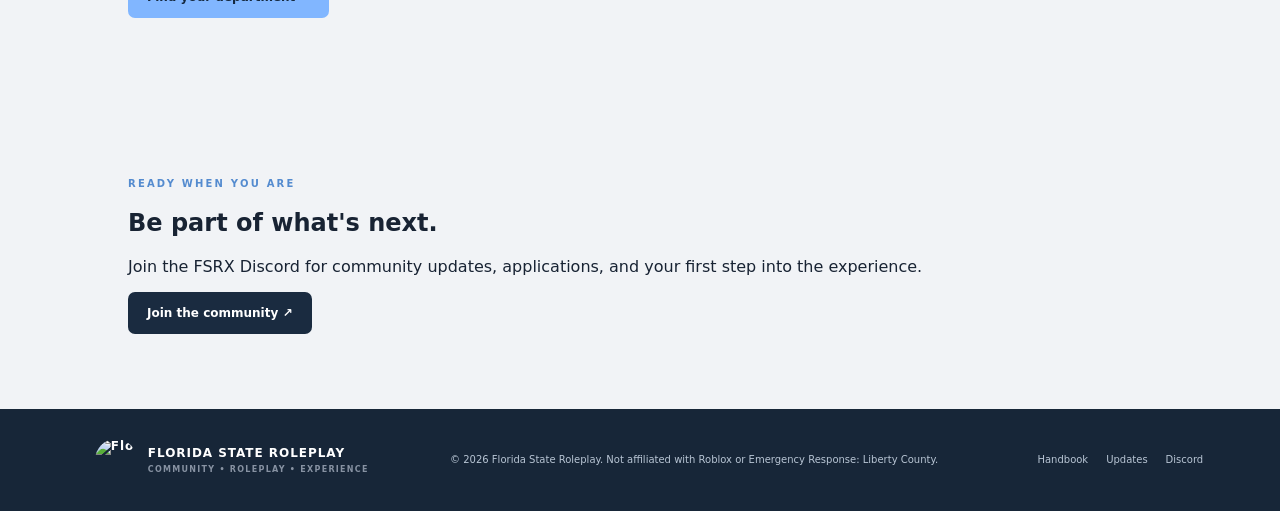
==== commit 17635489: "Redesign FSRX homepage" ====
--- a/index.html
+++ b/index.html
@@ -1,8 +1,11 @@
 <!doctype html>
-<html lang="en"><head><meta charset="utf-8"><meta name="viewport" content="width=device-width,initial-scale=1"><meta name="description" content="Florida State Roleplay — immersive, organized Roblox roleplay."><title>Home | Florida State Roleplay</title><link rel="stylesheet" href="styles.css"></head>
-<body><header class="site-header"><a class="brand" href="index.html"><img class="brand-logo" src="https://www.image2url.com/r2/default/images/1793834670290-f8cb3686-651e-4cc3-bef2-67b6b0dbf33a.png" alt="Florida State Roleplay emblem"><span>FLORIDA STATE ROLEPLAY<small>COMMUNITY • ROLEPLAY • EXPERIENCE</small></span></a><button class="menu-toggle" aria-label="Toggle navigation" aria-expanded="false">☰</button><nav class="nav"><a class="active" href="index.html">Home</a><a href="departments.html">Departments</a><a href="applications.html">Applications</a><a href="team.html">Staff Team</a><a href="handbook.html">Handbook</a><a href="updates.html">Updates</a><a href="marketplace.html">Marketplace</a><a class="nav-cta" href="#discord">Join FSRX</a></nav></header>
-<main><section class="hero"><div class="hero-content"><p class="eyebrow">WELCOME TO FSRX</p><h1>Your story.<br><span>Florida's streets.</span></h1><p class="hero-copy">Experience structured, immersive roleplay in a community built around professionalism, creativity, and great gameplay.</p><div class="actions"><a class="button primary" href="#discord">Join our community <span>↗</span></a><a class="button ghost" href="departments.html">Explore departments</a></div><div class="hero-meta"><span><i></i> ER:LC ROLEPLAY COMMUNITY</span><span>FLORIDA • USA</span></div></div><div class="hero-art"><div class="art-orbit orbit-one"></div><div class="art-orbit orbit-two"></div><div class="art-card hero-emblem-card"><img src="https://www.image2url.com/r2/default/images/1793834670290-f8cb3686-651e-4cc3-bef2-67b6b0dbf33a.png" alt="FSRX white wave emblem"><span class="art-label">OFFICIAL COMMUNITY EMBLEM</span><strong>FLORIDA STATE ROLEPLAY</strong><small>COMMUNITY • ROLEPLAY • EXPERIENCE</small></div><div class="art-dot"></div></div></section>
-<section class="intro section"><div><p class="eyebrow">MORE THAN A SERVER</p><h2>Build the experience<br>you want to be part of.</h2></div><p class="muted">From public safety operations to civilian stories, FSRX brings players together through organized sessions, clear standards, and opportunities to get involved.</p></section>
-<section class="feature-grid section"><article class="feature-card"><span class="feature-number">01</span><h3>Realistic roleplay</h3><p>Take part in engaging scenarios and coordinated sessions across Florida.</p><a href="departments.html">Discover departments ↗</a></article><article class="feature-card"><span class="feature-number">02</span><h3>Get involved</h3><p>Explore opportunities to apply, contribute, and grow within the community.</p><a href="applications.html">View applications ↗</a></article><article class="feature-card"><span class="feature-number">03</span><h3>Community first</h3><p>Stay informed, meet the team, and find the resources you need.</p><a href="team.html">Meet the team ↗</a></article></section>
-<section class="join-banner section" id="discord"><div><p class="eyebrow">READY TO JOIN?</p><h2>Your next roleplay starts here.</h2><p>Join the FSRX Discord to get started and keep up with community announcements.</p></div><a class="button dark" href="https://discord.gg/XbKbxY2Ugb">Join the Discord ↗</a></section></main>
-<footer><a class="brand footer-brand" href="index.html"><img class="brand-logo" src="https://www.image2url.com/r2/default/images/1793834670290-f8cb3686-651e-4cc3-bef2-67b6b0dbf33a.png" alt="Florida State Roleplay emblem"><span>FLORIDA STATE ROLEPLAY<small>COMMUNITY • ROLEPLAY • EXPERIENCE</small></span></a><p>© 2026 Florida State Roleplay. Not affiliated with Roblox or Emergency Response: Liberty County.</p><div><a href="handbook.html">Handbook</a><a href="updates.html">Updates</a></div></footer><script src="script.js"></script></body></html>+<html lang="en"><head><meta charset="utf-8"><meta name="viewport" content="width=device-width,initial-scale=1"><meta name="description" content="Florida State Roleplay — immersive, organized ER:LC roleplay."><meta name="theme-color" content="#101a2b"><title>Florida State Roleplay | Home</title><link rel="stylesheet" href="styles.css"><link rel="icon" type="image/png" href="https://www.image2url.com/r2/default/images/1793834670290-f8cb3686-651e-4cc3-bef2-67b6b0dbf33a.png"></head>
+<body class="home-page">
+<header class="site-header"><a class="brand" href="index.html"><img class="brand-logo" src="https://www.image2url.com/r2/default/images/1793834670290-f8cb3686-651e-4cc3-bef2-67b6b0dbf33a.png" alt="Florida State Roleplay emblem"><span>FLORIDA STATE ROLEPLAY<small>COMMUNITY • ROLEPLAY • EXPERIENCE</small></span></a><button class="menu-toggle" aria-label="Toggle navigation" aria-expanded="false">☰</button><nav class="nav"><a class="active" href="index.html">Home</a><a href="departments.html">Departments</a><a href="applications.html">Applications</a><a href="team.html">Staff Team</a><a href="handbook.html">Handbook</a><a href="updates.html">Updates</a><a href="marketplace.html">Marketplace</a><a class="nav-cta" href="https://discord.gg/XbKbxY2Ugb" target="_blank" rel="noopener">Join FSRX ↗</a></nav></header>
+<main>
+<section class="oak-hero"><div class="oak-hero-shade"></div><div class="oak-hero-content"><p class="eyebrow"><span class="eyebrow-line"></span> FLORIDA STATE ROLEPLAY</p><h1>Answer the call.<br><span>Make your mark.</span></h1><p class="oak-hero-copy">A place to serve, respond, and create your own story. Join a growing ER:LC community built around immersive roleplay and a better experience for everyone.</p><div class="actions"><a class="button primary" href="https://discord.gg/XbKbxY2Ugb" target="_blank" rel="noopener">Join our Discord ↗</a><a class="button hero-outline" href="departments.html">Explore departments</a></div><div class="oak-hero-foot"><span><i></i> ER:LC COMMUNITY</span><span>FLORIDA • UNITED STATES</span></div></div><div class="oak-hero-emblem"><img src="https://www.image2url.com/r2/default/images/1793834670290-f8cb3686-651e-4cc3-bef2-67b6b0dbf33a.png" alt=""></div><a class="hero-scroll" href="#welcome"><span></span> DISCOVER FSRX</a></section>
+<section class="oak-welcome section" id="welcome"><div class="oak-section-heading"><p class="eyebrow">WELCOME TO FSRX</p><h2>More than a roleplay server.<br><span>A community.</span></h2></div><div class="oak-welcome-copy"><p>Florida State Roleplay brings together players who want organized sessions, meaningful opportunities, and memorable scenarios across the Sunshine State.</p><a class="arrow-link" href="handbook.html">Get to know FSRX ↗</a></div></section>
+<section class="oak-pillars section"><article class="oak-pillar oak-pillar-featured"><div class="pillar-icon">01</div><p class="eyebrow">FIND YOUR PLACE</p><h3>Departments</h3><p>Explore public safety and service opportunities, learn about access requirements, and find the department that fits your roleplay.</p><a href="departments.html">View departments ↗</a></article><article class="oak-pillar"><div class="pillar-icon">02</div><p class="eyebrow">TAKE THE NEXT STEP</p><h3>Applications</h3><p>Ready to get involved? Discover current opportunities and start your journey with FSRX.</p><a href="applications.html">Explore applications ↗</a></article><article class="oak-pillar"><div class="pillar-icon">03</div><p class="eyebrow">MEET THE COMMUNITY</p><h3>Our team</h3><p>Get to know the people helping keep the community welcoming, organized, and moving forward.</p><a href="team.html">Meet the team ↗</a></article></section>
+<section class="oak-feature section"><div class="oak-feature-art"><img src="https://www.image2url.com/r2/default/images/1793834670290-f8cb3686-651e-4cc3-bef2-67b6b0dbf33a.png" alt="Florida State Roleplay emblem"><span>FLORIDA STATE ROLEPLAY</span></div><div class="oak-feature-copy"><p class="eyebrow">BUILT AROUND THE EXPERIENCE</p><h2>Your story<br>starts here.</h2><p>Whether you're responding to an emergency, keeping the roads moving, or creating a civilian story, there's room to make every session your own.</p><a class="button primary" href="departments.html">Find your department ↗</a></div></section>
+<section class="oak-join section" id="discord"><div><p class="eyebrow">READY WHEN YOU ARE</p><h2>Be part of what's next.</h2><p>Join the FSRX Discord for community updates, applications, and your first step into the experience.</p></div><a class="button dark" href="https://discord.gg/XbKbxY2Ugb" target="_blank" rel="noopener">Join the community ↗</a></section></main>
+<footer class="oak-footer"><a class="brand footer-brand" href="index.html"><img class="brand-logo" src="https://www.image2url.com/r2/default/images/1793834670290-f8cb3686-651e-4cc3-bef2-67b6b0dbf33a.png" alt="Florida State Roleplay emblem"><span>FLORIDA STATE ROLEPLAY<small>COMMUNITY • ROLEPLAY • EXPERIENCE</small></span></a><p>© 2026 Florida State Roleplay. Not affiliated with Roblox or Emergency Response: Liberty County.</p><div><a href="handbook.html">Handbook</a><a href="updates.html">Updates</a><a href="https://discord.gg/XbKbxY2Ugb">Discord</a></div></footer><script src="script.js"></script></body></html>
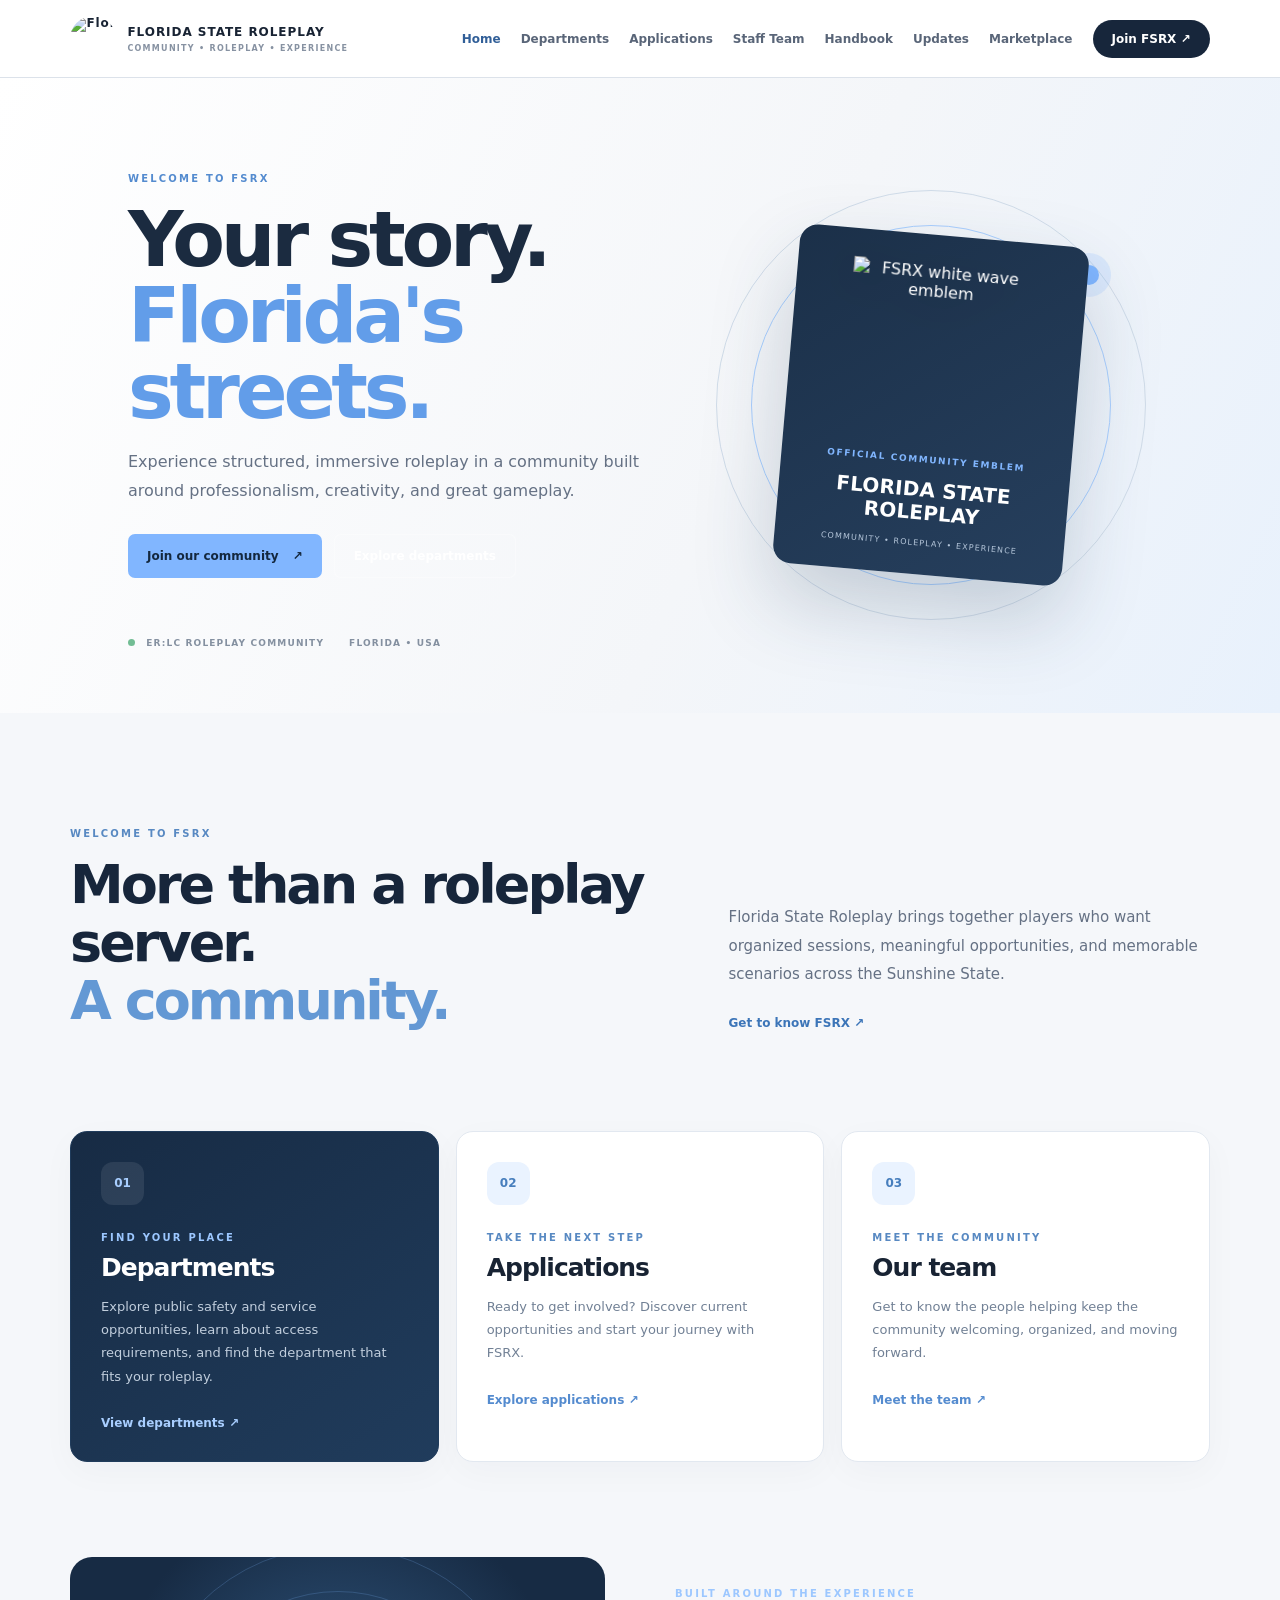
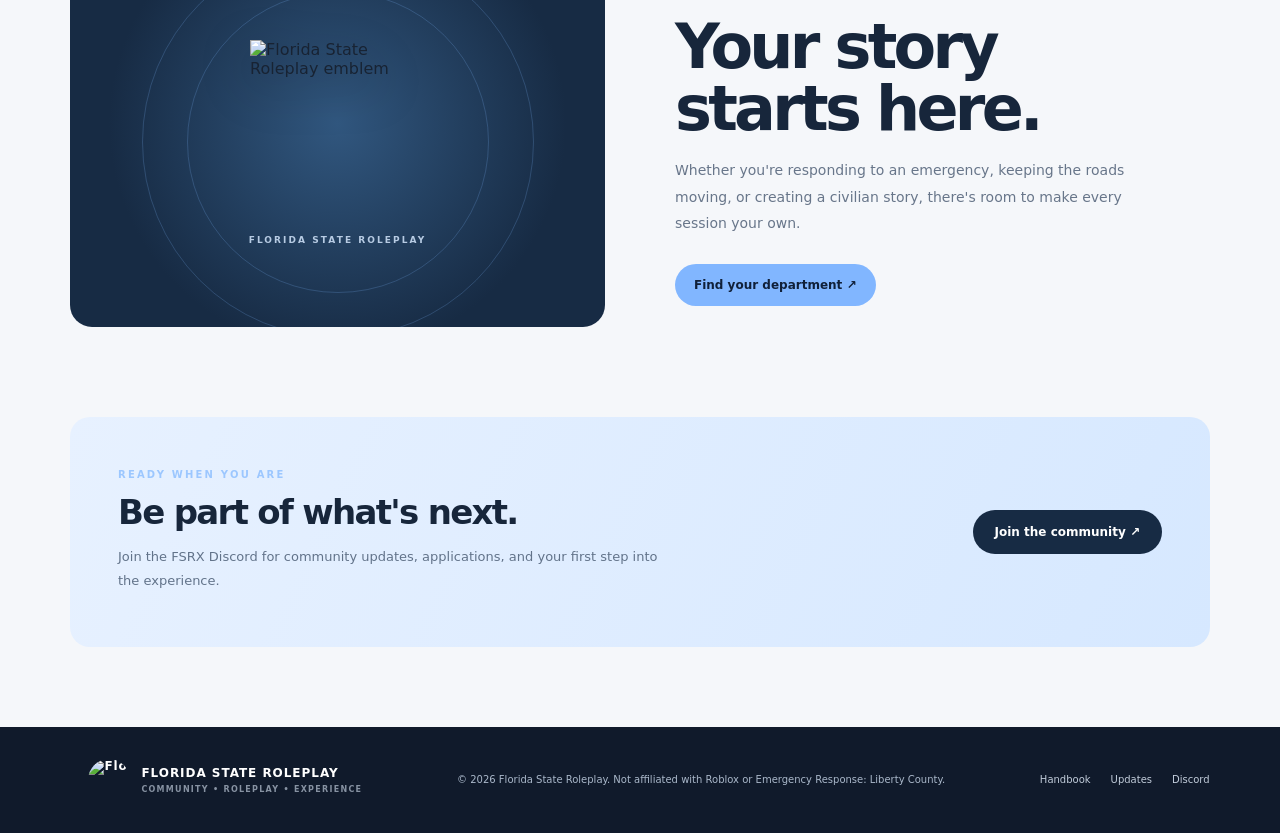
==== commit 4b679be8: "Restore original animated homepage hero" ====
--- a/index.html
+++ b/index.html
@@ -3,7 +3,29 @@
 <body class="home-page">
 <header class="site-header"><a class="brand" href="index.html"><img class="brand-logo" src="https://www.image2url.com/r2/default/images/1793834670290-f8cb3686-651e-4cc3-bef2-67b6b0dbf33a.png" alt="Florida State Roleplay emblem"><span>FLORIDA STATE ROLEPLAY<small>COMMUNITY • ROLEPLAY • EXPERIENCE</small></span></a><button class="menu-toggle" aria-label="Toggle navigation" aria-expanded="false">☰</button><nav class="nav"><a class="active" href="index.html">Home</a><a href="departments.html">Departments</a><a href="applications.html">Applications</a><a href="team.html">Staff Team</a><a href="handbook.html">Handbook</a><a href="updates.html">Updates</a><a href="marketplace.html">Marketplace</a><a class="nav-cta" href="https://discord.gg/XbKbxY2Ugb" target="_blank" rel="noopener">Join FSRX ↗</a></nav></header>
 <main>
-<section class="oak-hero"><div class="oak-hero-shade"></div><div class="oak-hero-content"><p class="eyebrow"><span class="eyebrow-line"></span> FLORIDA STATE ROLEPLAY</p><h1>Answer the call.<br><span>Make your mark.</span></h1><p class="oak-hero-copy">A place to serve, respond, and create your own story. Join a growing ER:LC community built around immersive roleplay and a better experience for everyone.</p><div class="actions"><a class="button primary" href="https://discord.gg/XbKbxY2Ugb" target="_blank" rel="noopener">Join our Discord ↗</a><a class="button hero-outline" href="departments.html">Explore departments</a></div><div class="oak-hero-foot"><span><i></i> ER:LC COMMUNITY</span><span>FLORIDA • UNITED STATES</span></div></div><div class="oak-hero-emblem"><img src="https://www.image2url.com/r2/default/images/1793834670290-f8cb3686-651e-4cc3-bef2-67b6b0dbf33a.png" alt=""></div><a class="hero-scroll" href="#welcome"><span></span> DISCOVER FSRX</a></section>
+<section class="hero home-hero">
+  <div class="hero-content">
+    <p class="eyebrow">WELCOME TO FSRX</p>
+    <h1>Your story.<br><span>Florida's streets.</span></h1>
+    <p class="hero-copy">Experience structured, immersive roleplay in a community built around professionalism, creativity, and great gameplay.</p>
+    <div class="actions">
+      <a class="button primary" href="https://discord.gg/XbKbxY2Ugb" target="_blank" rel="noopener">Join our community <span>↗</span></a>
+      <a class="button hero-outline" href="departments.html">Explore departments</a>
+    </div>
+    <div class="hero-meta"><span><i></i> ER:LC ROLEPLAY COMMUNITY</span><span>FLORIDA • USA</span></div>
+  </div>
+  <div class="hero-art" aria-label="Florida State Roleplay animated emblem">
+    <div class="art-orbit orbit-one"></div>
+    <div class="art-orbit orbit-two"></div>
+    <div class="art-card hero-emblem-card">
+      <img src="https://www.image2url.com/r2/default/images/1793834670290-f8cb3686-651e-4cc3-bef2-67b6b0dbf33a.png" alt="FSRX white wave emblem">
+      <span class="art-label">OFFICIAL COMMUNITY EMBLEM</span>
+      <strong>FLORIDA STATE ROLEPLAY</strong>
+      <small>COMMUNITY • ROLEPLAY • EXPERIENCE</small>
+    </div>
+    <div class="art-dot"></div>
+  </div>
+</section>
 <section class="oak-welcome section" id="welcome"><div class="oak-section-heading"><p class="eyebrow">WELCOME TO FSRX</p><h2>More than a roleplay server.<br><span>A community.</span></h2></div><div class="oak-welcome-copy"><p>Florida State Roleplay brings together players who want organized sessions, meaningful opportunities, and memorable scenarios across the Sunshine State.</p><a class="arrow-link" href="handbook.html">Get to know FSRX ↗</a></div></section>
 <section class="oak-pillars section"><article class="oak-pillar oak-pillar-featured"><div class="pillar-icon">01</div><p class="eyebrow">FIND YOUR PLACE</p><h3>Departments</h3><p>Explore public safety and service opportunities, learn about access requirements, and find the department that fits your roleplay.</p><a href="departments.html">View departments ↗</a></article><article class="oak-pillar"><div class="pillar-icon">02</div><p class="eyebrow">TAKE THE NEXT STEP</p><h3>Applications</h3><p>Ready to get involved? Discover current opportunities and start your journey with FSRX.</p><a href="applications.html">Explore applications ↗</a></article><article class="oak-pillar"><div class="pillar-icon">03</div><p class="eyebrow">MEET THE COMMUNITY</p><h3>Our team</h3><p>Get to know the people helping keep the community welcoming, organized, and moving forward.</p><a href="team.html">Meet the team ↗</a></article></section>
 <section class="oak-feature section"><div class="oak-feature-art"><img src="https://www.image2url.com/r2/default/images/1793834670290-f8cb3686-651e-4cc3-bef2-67b6b0dbf33a.png" alt="Florida State Roleplay emblem"><span>FLORIDA STATE ROLEPLAY</span></div><div class="oak-feature-copy"><p class="eyebrow">BUILT AROUND THE EXPERIENCE</p><h2>Your story<br>starts here.</h2><p>Whether you're responding to an emergency, keeping the roads moving, or creating a civilian story, there's room to make every session your own.</p><a class="button primary" href="departments.html">Find your department ↗</a></div></section>
--- a/styles.css
+++ b/styles.css
@@ -19,3 +19,121 @@
 .hero-emblem-card strong{font-size:20px;line-height:1.15;letter-spacing:.01em;max-width:220px}
 .hero-emblem-card small{font-size:8px;letter-spacing:.14em}
 @media(max-width:800px){.brand-logo{width:40px;height:40px;flex-basis:40px}.hero-emblem-card{width:245px;height:300px}.hero-emblem-card img{width:145px;height:145px}}
+
+
+/* =========================================================
+   FSRX refreshed home + department directory
+   ========================================================= */
+:root{--fsrx-blue:#81b6ff;--fsrx-night:#101a2b;--fsrx-night-2:#17263b;--fsrx-text:#17263b}
+.home-page,.departments-page{background:#f5f7fa}
+.home-page .site-header,.departments-page .site-header{min-height:78px;padding:13px 5.5vw;background:rgba(255,255,255,.96);backdrop-filter:blur(16px)}
+.home-page .nav a:hover,.departments-page .nav a:hover,.home-page .nav a.active,.departments-page .nav a.active{color:#315f98}
+.home-page .nav-cta,.departments-page .nav-cta{background:#17263b;color:#fff!important;border-radius:999px;padding:12px 19px}
+.home-page .nav-cta:hover,.departments-page .nav-cta:hover{background:#294466;color:#fff!important}
+.oak-hero{position:relative;isolation:isolate;min-height:650px;display:flex;align-items:center;overflow:hidden;padding:95px max(8vw,calc((100vw - 1200px)/2));background:radial-gradient(ellipse at 78% 42%,#294e77 0%,transparent 36%),radial-gradient(ellipse at 15% 100%,#1c3859 0%,transparent 45%),linear-gradient(115deg,#0d1727 0%,#14243a 55%,#1a304b 100%);color:#fff}
+.oak-hero:before{content:"";position:absolute;inset:0;z-index:-1;opacity:.22;background-image:linear-gradient(120deg,transparent 0 49.8%,#81b6ff20 50%,transparent 50.2%),linear-gradient(30deg,transparent 0 49.8%,#81b6ff18 50%,transparent 50.2%);background-size:100px 100px;mask-image:linear-gradient(90deg,transparent,#000 65%)}
+.oak-hero-shade{position:absolute;inset:0;z-index:-1;background:linear-gradient(90deg,#0d1727 0%,#0d1727eF 40%,#0d172780 100%)}
+.oak-hero-content{position:relative;z-index:2;max-width:680px}
+.oak-hero .eyebrow,.oak-feature .eyebrow,.oak-join .eyebrow,.department-hero .eyebrow{color:#9cc7ff}
+.eyebrow-line{display:inline-block;width:27px;height:2px;background:var(--fsrx-blue);vertical-align:middle;margin:0 10px 3px 0}
+.oak-hero h1{font-size:clamp(54px,7.3vw,94px);line-height:.98;letter-spacing:-.065em;color:#fff;margin:24px 0}
+.oak-hero h1 span{color:var(--fsrx-blue)}
+.oak-hero-copy{max-width:540px;color:#c2cede;font-size:16px;line-height:1.85}
+.oak-hero .actions{margin-top:32px;gap:13px}
+.oak-hero .button{border-radius:999px;padding:15px 22px}
+.oak-hero .primary,.oak-feature .primary,.department-join .primary{background:var(--fsrx-blue);color:#102039}
+.oak-hero .primary:hover,.oak-feature .primary:hover,.department-join .primary:hover{background:#a6ceff;transform:translateY(-2px)}
+.hero-outline{border:1px solid #ffffff55;color:#fff;background:#ffffff0b}
+.hero-outline:hover{background:#ffffff18;border-color:#ffffff99}
+.oak-hero-foot{display:flex;gap:28px;margin-top:70px;color:#9aabc0;font-size:9px;font-weight:850;letter-spacing:.17em}
+.oak-hero-foot i{display:inline-block;width:7px;height:7px;margin-right:8px;border-radius:50%;background:#75d5a0;box-shadow:0 0 0 5px #75d5a022}
+.oak-hero-emblem{position:absolute;right:10%;top:50%;width:min(34vw,390px);aspect-ratio:1;transform:translateY(-50%);display:grid;place-items:center;border:1px solid #81b6ff30;border-radius:50%;box-shadow:0 0 0 35px #81b6ff08,0 0 0 75px #81b6ff06}
+.oak-hero-emblem:before,.oak-hero-emblem:after{content:"";position:absolute;inset:10%;border:1px solid #81b6ff26;border-radius:50%}
+.oak-hero-emblem:after{inset:-18%;border-style:dashed;opacity:.45}
+.oak-hero-emblem img{width:63%;height:63%;object-fit:contain;filter:drop-shadow(0 22px 35px #0008)}
+.hero-scroll{position:absolute;bottom:26px;left:50%;transform:translateX(-50%);display:flex;align-items:center;gap:11px;color:#9aabc0;font-size:8px;font-weight:850;letter-spacing:.2em}
+.hero-scroll span{height:25px;width:15px;border:1px solid #9aabc077;border-radius:12px;position:relative}
+.hero-scroll span:after{content:"";position:absolute;top:5px;left:6px;width:2px;height:5px;background:var(--fsrx-blue);border-radius:2px}
+.oak-welcome{max-width:1200px;margin:auto;padding:105px 30px 65px;display:grid;grid-template-columns:1.1fr .9fr;gap:70px;align-items:end}
+.oak-section-heading .eyebrow,.oak-pillar .eyebrow,.oak-welcome .eyebrow,.directory-heading .eyebrow{color:#5889c2}
+.oak-section-heading h2{font-size:clamp(35px,4.5vw,54px);line-height:1.08;letter-spacing:-.055em;margin:17px 0 0;color:#17263b}
+.oak-section-heading h2 span{color:#6398d4}
+.oak-welcome-copy p{font-size:15px;line-height:1.9;color:#657184;margin:0 0 23px;max-width:490px}
+.arrow-link{font-size:12px;font-weight:850;color:#3c75b8}
+.oak-pillars{max-width:1200px;margin:auto;padding:35px 30px 95px;display:grid;grid-template-columns:repeat(3,1fr);gap:17px}
+.oak-pillar{position:relative;min-height:300px;padding:30px;background:#fff;border:1px solid #e2e8f0;border-radius:17px;box-shadow:0 10px 35px #17263b08;transition:transform .28s,border-color .28s,box-shadow .28s}
+.oak-pillar:hover{transform:translateY(-6px);border-color:#b6d4fa;box-shadow:0 20px 45px #294b7020}
+.oak-pillar-featured{background:linear-gradient(145deg,#172b44,#203c5c);color:#fff;border-color:#203c5c}
+.oak-pillar-featured .eyebrow{color:#9cc7ff}
+.pillar-icon{width:43px;height:43px;border-radius:12px;display:grid;place-items:center;background:#eaf3ff;color:#477ebd;font-size:12px;font-weight:900;margin-bottom:27px}
+.oak-pillar-featured .pillar-icon{background:#ffffff16;color:#a8ceff}
+.oak-pillar h3{font-size:25px;letter-spacing:-.04em;margin:10px 0}
+.oak-pillar>p:not(.eyebrow){font-size:13px;line-height:1.8;color:#718095;min-height:70px}
+.oak-pillar-featured>p:not(.eyebrow){color:#c1cedd}
+.oak-pillar>a{display:inline-block;margin-top:15px;color:#548bcf;font-size:12px;font-weight:850}
+.oak-pillar-featured>a{color:#a8ceff}
+.oak-feature{max-width:1200px;margin:0 auto 90px;padding:0 30px;display:grid;grid-template-columns:1fr 1fr;gap:70px;align-items:center}
+.oak-feature-art{min-height:370px;border-radius:22px;background:radial-gradient(circle at 50% 45%,#31577f,#172b44 68%);display:flex;align-items:center;justify-content:center;flex-direction:column;gap:20px;position:relative;overflow:hidden}
+.oak-feature-art:before,.oak-feature-art:after{content:"";position:absolute;width:300px;height:300px;border:1px solid #81b6ff36;border-radius:50%}
+.oak-feature-art:after{width:390px;height:390px}
+.oak-feature-art img{width:175px;height:175px;object-fit:contain;z-index:1;filter:drop-shadow(0 14px 25px #0006)}
+.oak-feature-art span{z-index:1;color:#b7cbe3;font-size:9px;letter-spacing:.23em;font-weight:850}
+.oak-feature-copy h2{font-size:clamp(42px,5vw,62px);line-height:1;letter-spacing:-.06em;margin:17px 0;color:#17263b}
+.oak-feature-copy>p:not(.eyebrow){max-width:460px;color:#68768a;line-height:1.9;font-size:14px;margin-bottom:27px}
+.oak-feature .button,.oak-join .button{border-radius:999px}
+.oak-join{margin:0 auto 80px;max-width:1140px;padding:42px 48px;border-radius:20px;background:linear-gradient(115deg,#e7f1ff,#d6e8ff);display:flex;align-items:center;justify-content:space-between;gap:30px}
+.oak-join h2{font-size:34px;letter-spacing:-.05em;margin:12px 0;color:#17263b}
+.oak-join p:not(.eyebrow){max-width:560px;color:#62738a;font-size:13px;line-height:1.8}
+.oak-join .dark{background:#172b44;color:#fff;padding:15px 22px}
+.oak-footer{padding:32px 5.5vw;background:#101a2b;color:#aab8ca;display:flex;align-items:center;justify-content:space-between;gap:24px;font-size:10px}
+.oak-footer .brand{color:#fff}
+.oak-footer>div{display:flex;gap:20px}
+.oak-footer>div a{margin:0;color:#c1ccda}
+.oak-footer>div a:hover{color:var(--fsrx-blue)}
+.oak-footer p{line-height:1.7}
+
+/* Departments */
+.department-main{background:#f5f7fa;min-height:70vh}
+.department-hero{position:relative;overflow:hidden;padding:90px max(7vw,calc((100vw - 1180px)/2)) 65px;background:radial-gradient(ellipse at 82% 30%,#2b4b70 0%,transparent 40%),linear-gradient(115deg,#101a2b,#1b3049);color:#fff}
+.department-hero:after{content:"FSRX";position:absolute;right:5%;bottom:-48px;font-size:clamp(130px,22vw,290px);font-weight:950;letter-spacing:-.1em;color:#ffffff08;pointer-events:none}
+.department-hero h1{position:relative;z-index:1;font-size:clamp(48px,6vw,76px);line-height:1;letter-spacing:-.065em;margin:18px 0}
+.department-hero h1 span{color:var(--fsrx-blue)}
+.department-hero>p:not(.eyebrow){position:relative;z-index:1;max-width:650px;color:#c2cede;font-size:15px;line-height:1.85}
+.department-hero-meta{display:flex;gap:27px;margin-top:43px;color:#a7b7ca;font-size:9px;font-weight:850;letter-spacing:.18em}
+.department-directory{max-width:1200px;margin:auto;padding:70px 30px 75px}
+.directory-heading{display:flex;align-items:end;justify-content:space-between;gap:35px;margin-bottom:27px}
+.directory-heading h2{font-size:38px;letter-spacing:-.05em;margin:10px 0 0;color:#17263b}
+.directory-heading>p{max-width:420px;color:#748195;font-size:12px;line-height:1.8;margin:0 0 4px}
+.department-card-grid{display:grid;grid-template-columns:repeat(2,minmax(0,1fr));gap:18px}
+.department-tile{--glow:#81b6ff;position:relative;isolation:isolate;overflow:hidden;background:#fff;border:1px solid #e3e9f0;border-radius:19px;padding:23px;min-width:0;box-shadow:0 8px 28px #14243a08;transition:transform .3s ease,border-color .3s ease,box-shadow .3s ease}
+.department-tile:before{content:"";position:absolute;z-index:-1;inset:0;opacity:0;pointer-events:none;background:radial-gradient(190px circle at 0% 0%,#81b6ff55,transparent 70%),radial-gradient(190px circle at 100% 100%,#81b6ff40,transparent 70%);transition:opacity .35s ease}
+.department-tile:after{content:"";position:absolute;z-index:-1;inset:0;border-radius:inherit;padding:1px;opacity:0;background:linear-gradient(135deg,#81b6ff99,transparent 35%,transparent 65%,#81b6ff99);-webkit-mask:linear-gradient(#fff 0 0) content-box,linear-gradient(#fff 0 0);-webkit-mask-composite:xor;mask-composite:exclude;transition:opacity .35s ease;pointer-events:none}
+.department-tile:hover{transform:translateY(-5px);border-color:#b6d4fa;box-shadow:0 18px 45px #27476c18}
+.department-tile:hover:before,.department-tile:hover:after{opacity:1}
+.department-tile-top{display:flex;justify-content:space-between;align-items:center;gap:12px;min-height:26px}
+.department-category{font-size:9px;letter-spacing:.16em;font-weight:900;color:#7890ac}
+.access-status{display:inline-flex;align-items:center;gap:7px;white-space:nowrap;color:#4e6f98;font-size:10px;font-weight:850}
+.access-status img{width:19px;height:19px;object-fit:contain}
+.access-partial{color:#9a7435}
+.access-open{color:#28835b}
+.department-tile-main{display:grid;grid-template-columns:90px minmax(0,1fr);gap:19px;align-items:center;padding:26px 0 23px}
+.department-emblem{width:90px;height:90px;border-radius:17px;background:linear-gradient(145deg,#f1f5fa,#e8eef5);border:1px solid #e1e8f0;display:grid;place-items:center;padding:12px;overflow:hidden}
+.department-emblem img{max-width:100%;max-height:100%;width:auto;height:auto;object-fit:contain}
+.department-tile h2{font-size:20px;line-height:1.2;letter-spacing:-.035em;margin:0 0 9px;color:#1b2b40}
+.department-tile-main p{font-size:12px;line-height:1.75;color:#748195;margin:0}
+.department-tile-bottom{display:flex;align-items:center;justify-content:space-between;gap:12px;border-top:1px solid #edf0f4;padding-top:17px;color:#9aa6b5;font-size:8px;font-weight:900;letter-spacing:.13em}
+.department-tile-bottom a{font-size:10px;letter-spacing:0;color:#477fbf;font-weight:850}
+.department-tile-bottom a:hover{color:#1e4f85}
+.tile-no-link{font-size:9px;color:#318563}
+.department-note{display:flex;align-items:center;gap:13px;margin-top:24px;padding:17px 19px;border:1px solid #dce8f6;border-radius:13px;background:#edf4fc}
+.note-mark{flex:0 0 23px;width:23px;height:23px;border-radius:50%;display:grid;place-items:center;background:#d7e9ff;color:#447bb8;font-weight:900;font-size:12px}
+.department-note p{margin:0;color:#687a91;font-size:11px;line-height:1.7}
+.department-join{max-width:1140px;margin:0 auto 80px;padding:37px 42px;border-radius:18px;background:#172b44;color:#fff;display:flex;justify-content:space-between;align-items:center;gap:25px}
+.department-join .eyebrow{color:#9cc7ff}
+.department-join h2{font-size:30px;letter-spacing:-.045em;margin:10px 0}
+.department-join p:not(.eyebrow){font-size:12px;color:#c0ccdb;margin:0;line-height:1.7}
+.department-join .button{border-radius:999px;white-space:nowrap}
+
+@media(max-width:900px){.oak-hero{padding:85px 7vw;min-height:610px}.oak-hero-emblem{right:5%;width:32vw;opacity:.65}.oak-welcome{gap:35px}.oak-feature{gap:40px}.department-directory{padding-inline:22px}.department-join{margin-inline:22px}}
+@media(max-width:700px){.home-page .site-header,.departments-page .site-header{padding:12px 5vw}.oak-hero{min-height:620px;padding:75px 7vw 80px}.oak-hero-emblem{width:230px;right:-65px;top:25%;opacity:.2}.oak-hero-shade{background:linear-gradient(90deg,#0d1727f5,#0d1727b8)}.oak-hero h1{font-size:clamp(48px,12vw,70px)}.oak-hero-foot{margin-top:48px;gap:15px;flex-wrap:wrap}.hero-scroll{left:7vw;transform:none}.oak-welcome{grid-template-columns:1fr;padding:70px 7vw 40px;gap:20px}.oak-pillars{grid-template-columns:1fr;padding:25px 7vw 65px}.oak-pillar{min-height:0}.oak-pillar>p:not(.eyebrow){min-height:0}.oak-feature{grid-template-columns:1fr;padding:0 7vw;margin-bottom:65px;gap:30px}.oak-feature-art{min-height:290px}.oak-feature-art img{width:145px;height:145px}.oak-join{margin:0 5vw 55px;padding:28px;align-items:flex-start;flex-direction:column}.oak-join h2{font-size:29px}.oak-footer{padding:28px 5vw;align-items:flex-start;flex-direction:column}.oak-footer>div{flex-wrap:wrap}.department-hero{padding:70px 7vw 50px}.department-hero h1{font-size:52px}.department-directory{padding:55px 5vw}.directory-heading{display:block}.directory-heading>p{margin-top:12px}.directory-heading h2{font-size:32px}.department-card-grid{grid-template-columns:1fr}.department-tile{padding:19px}.department-tile-main{grid-template-columns:72px minmax(0,1fr);gap:14px;padding:22px 0}.department-emblem{width:72px;height:72px;padding:9px;border-radius:14px}.department-tile h2{font-size:18px}.department-tile-main p{font-size:11px}.department-join{margin:0 5vw 55px;padding:28px;align-items:flex-start;flex-direction:column}.department-join h2{font-size:26px}}
+@media(max-width:420px){.department-tile-top{align-items:flex-start;flex-direction:column}.department-tile-bottom{align-items:flex-start;flex-direction:column}.access-status{font-size:10px}.oak-hero .actions{align-items:stretch;flex-direction:column;max-width:260px}.oak-hero .button{justify-content:center}}
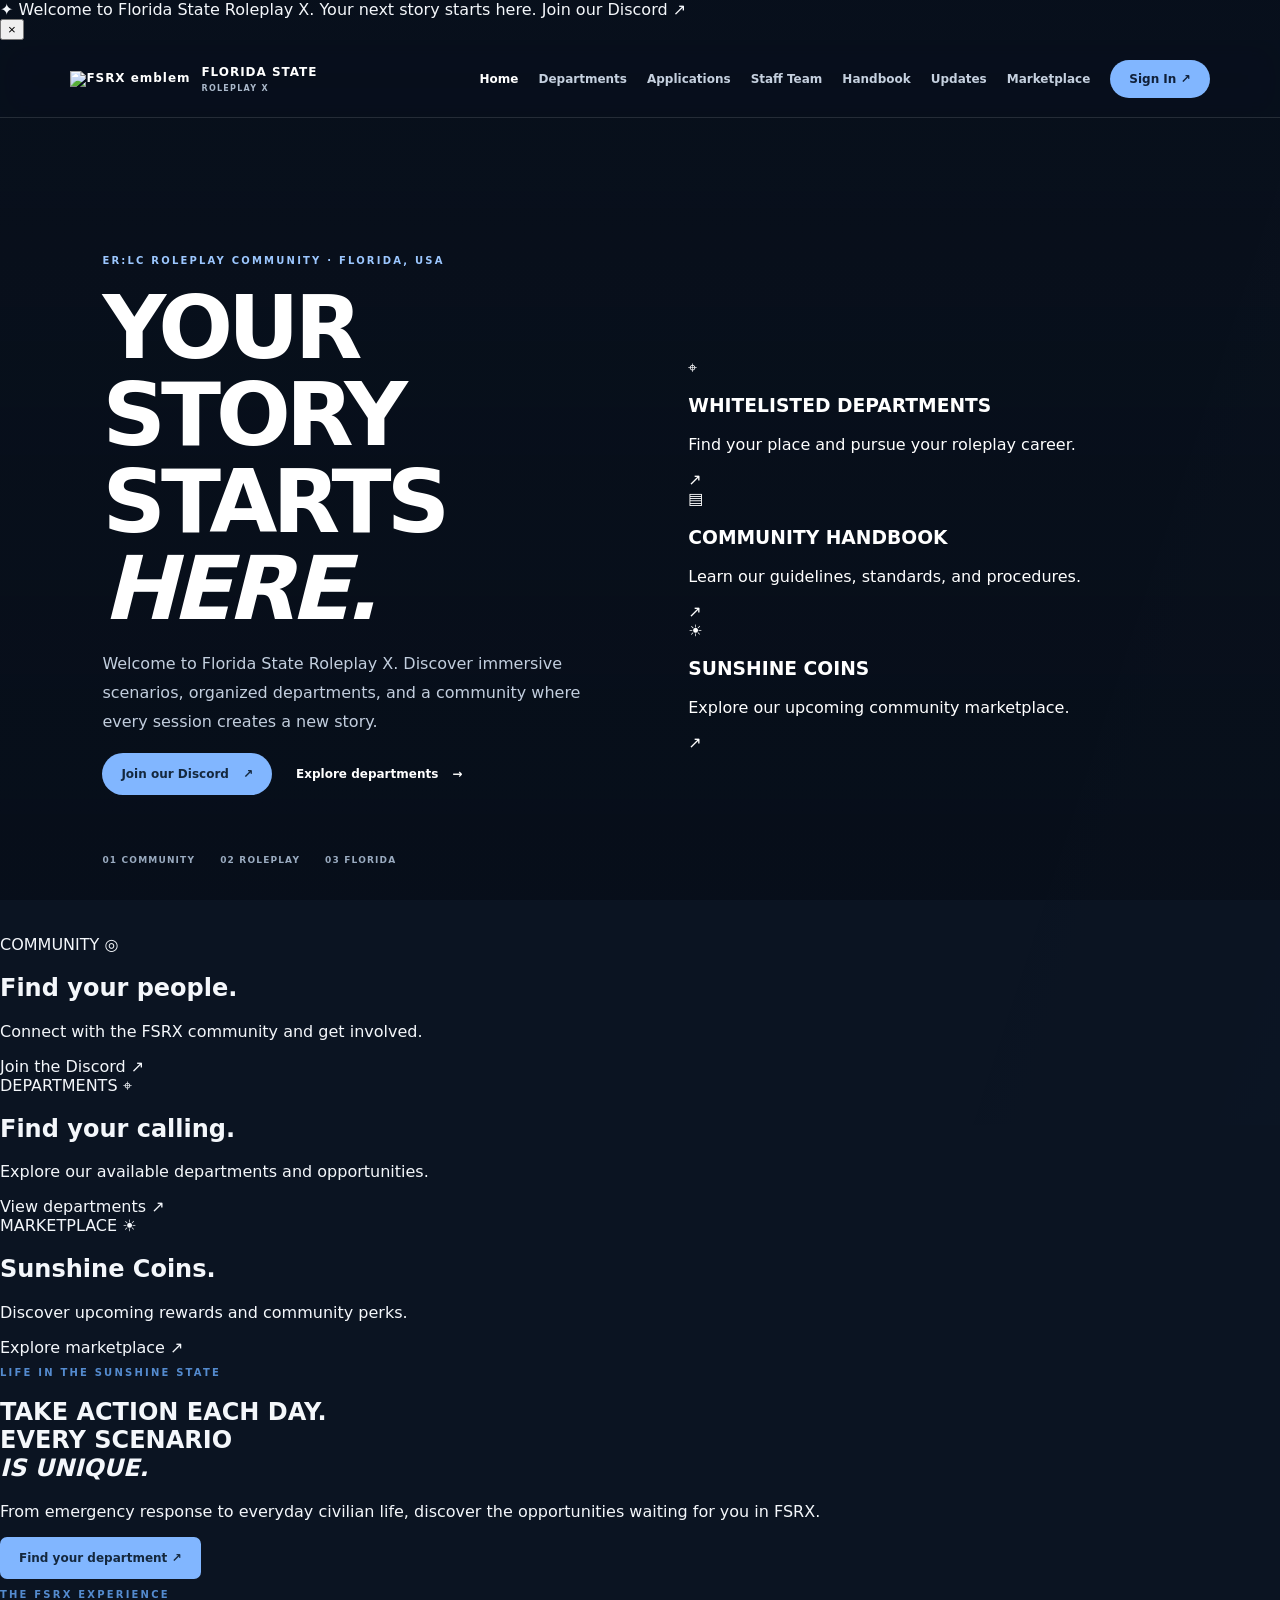
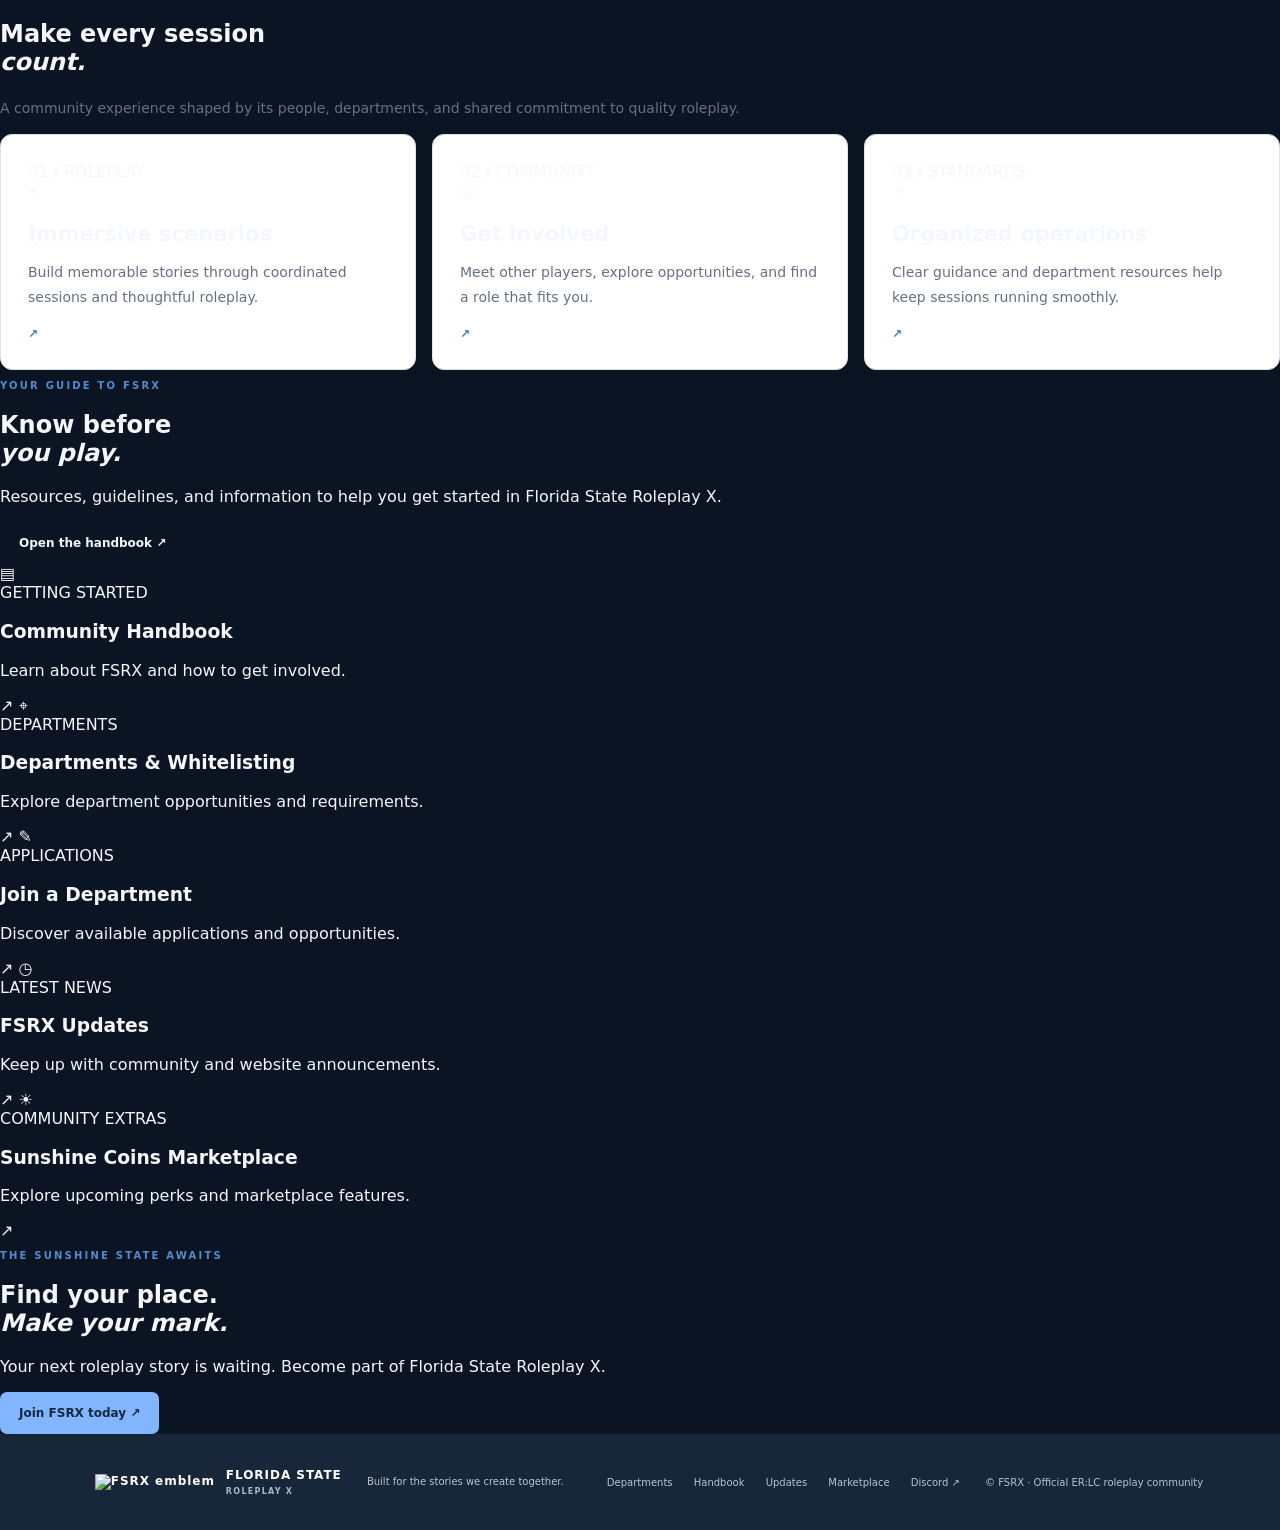
==== commit 45f0d8b0: "Update index.html" ====
--- a/index.html
+++ b/index.html
@@ -1,33 +1,365 @@
+
 <!doctype html>
-<html lang="en"><head><meta charset="utf-8"><meta name="viewport" content="width=device-width,initial-scale=1"><meta name="description" content="Florida State Roleplay — immersive, organized ER:LC roleplay."><meta name="theme-color" content="#101a2b"><title>Florida State Roleplay | Home</title><link rel="stylesheet" href="styles.css"><link rel="icon" type="image/png" href="https://www.image2url.com/r2/default/images/1793834670290-f8cb3686-651e-4cc3-bef2-67b6b0dbf33a.png"></head>
+<html lang="en">
+<head>
+  <meta charset="utf-8">
+  <meta name="viewport" content="width=device-width,initial-scale=1">
+  <meta name="theme-color" content="#07111e">
+
+  <title>Florida State Roleplay X | FSRX</title>
+
+  <meta name="description" content="Join Florida State Roleplay X for immersive ER:LC roleplay, organized departments, and a welcoming community.">
+
+  <link rel="icon" type="image/png" href="https://www.image2url.com/r2/default/images/1793834670290-f8cb3686-651e-4cc3-bef2-67b6b0dbf33a.png">
+
+  <link rel="preconnect" href="https://fonts.googleapis.com">
+  <link rel="preconnect" href="https://fonts.gstatic.com" crossorigin>
+
+  <link href="https://fonts.googleapis.com/css2?family=DM+Sans:wght@400;500;600;700;800&family=Manrope:wght@400;500;600;700;800&display=swap" rel="stylesheet">
+
+  <link rel="stylesheet" href="styles.css">
+  <script defer src="script.js"></script>
+</head>
+
 <body class="home-page">
-<header class="site-header"><a class="brand" href="index.html"><img class="brand-logo" src="https://www.image2url.com/r2/default/images/1793834670290-f8cb3686-651e-4cc3-bef2-67b6b0dbf33a.png" alt="Florida State Roleplay emblem"><span>FLORIDA STATE ROLEPLAY<small>COMMUNITY • ROLEPLAY • EXPERIENCE</small></span></a><button class="menu-toggle" aria-label="Toggle navigation" aria-expanded="false">☰</button><nav class="nav"><a class="active" href="index.html">Home</a><a href="departments.html">Departments</a><a href="applications.html">Applications</a><a href="team.html">Staff Team</a><a href="handbook.html">Handbook</a><a href="updates.html">Updates</a><a href="marketplace.html">Marketplace</a><a class="nav-cta" href="https://discord.gg/XbKbxY2Ugb" target="_blank" rel="noopener">Join FSRX ↗</a></nav></header>
+
+<!-- ANNOUNCEMENT BAR -->
+<div class="announcement-bar" id="announcementBar">
+  <div class="announcement-content">
+    <span class="announcement-icon">✦</span>
+    <span>Welcome to Florida State Roleplay X. Your next story starts here.</span>
+    <a href="https://discord.gg/XbKbxY2Ugb" target="_blank" rel="noopener">Join our Discord ↗</a>
+  </div>
+  <button class="announcement-close" id="announcementClose" aria-label="Dismiss announcement">×</button>
+</div>
+
+<!-- NAVIGATION -->
+<header class="site-header">
+  <a class="brand" href="index.html">
+    <img src="https://www.image2url.com/r2/default/images/1793834670290-f8cb3686-651e-4cc3-bef2-67b6b0dbf33a.png" alt="FSRX emblem">
+    <span>FLORIDA STATE<small>ROLEPLAY X</small></span>
+  </a>
+
+  <button class="menu-toggle" aria-label="Open navigation" aria-expanded="false">☰</button>
+
+  <nav class="nav">
+    <a class="active" aria-current="page" href="index.html">Home</a>
+    <a href="departments.html">Departments</a>
+    <a href="applications.html">Applications</a>
+    <a href="team.html">Staff Team</a>
+    <a href="handbook.html">Handbook</a>
+    <a href="updates.html">Updates</a>
+    <a href="marketplace.html">Marketplace</a>
+    <a class="nav-cta" href="login.html">Sign In ↗</a>
+  </nav>
+</header>
+
 <main>
-<section class="hero home-hero">
-  <div class="hero-content">
-    <p class="eyebrow">WELCOME TO FSRX</p>
-    <h1>Your story.<br><span>Florida's streets.</span></h1>
-    <p class="hero-copy">Experience structured, immersive roleplay in a community built around professionalism, creativity, and great gameplay.</p>
-    <div class="actions">
-      <a class="button primary" href="https://discord.gg/XbKbxY2Ugb" target="_blank" rel="noopener">Join our community <span>↗</span></a>
-      <a class="button hero-outline" href="departments.html">Explore departments</a>
-    </div>
-    <div class="hero-meta"><span><i></i> ER:LC ROLEPLAY COMMUNITY</span><span>FLORIDA • USA</span></div>
+
+  <!-- MAIN HERO -->
+  <section class="hero home-hero">
+    <div class="water-particles" aria-hidden="true"></div>
+    <div class="hero-orb orb-one"></div>
+    <div class="hero-orb orb-two"></div>
+
+    <div class="hero-content reveal">
+      <p class="eyebrow">
+        <span></span>
+        ER:LC ROLEPLAY COMMUNITY · FLORIDA, USA
+      </p>
+
+      <h1>
+        YOUR STORY<br>
+        STARTS <em>HERE.</em>
+      </h1>
+
+      <p class="hero-copy">
+        Welcome to Florida State Roleplay X. Discover immersive scenarios,
+        organized departments, and a community where every session creates
+        a new story.
+      </p>
+
+      <div class="hero-actions">
+        <a class="button primary" href="https://discord.gg/XbKbxY2Ugb" target="_blank" rel="noopener">
+          Join our Discord <span>↗</span>
+        </a>
+
+        <a class="button secondary" href="departments.html">
+          Explore departments <span>→</span>
+        </a>
+      </div>
+
+      <div class="hero-meta">
+        <span><b>01</b> COMMUNITY</span>
+        <span><b>02</b> ROLEPLAY</span>
+        <span><b>03</b> FLORIDA</span>
+      </div>
+    </div>
+
+    <div class="hero-highlights reveal">
+
+      <a href="departments.html" class="highlight-card">
+        <div class="highlight-icon">⌖</div>
+        <div>
+          <h3>WHITELISTED DEPARTMENTS</h3>
+          <p>Find your place and pursue your roleplay career.</p>
+        </div>
+        <span class="highlight-arrow">↗</span>
+      </a>
+
+      <a href="handbook.html" class="highlight-card">
+        <div class="highlight-icon">▤</div>
+        <div>
+          <h3>COMMUNITY HANDBOOK</h3>
+          <p>Learn our guidelines, standards, and procedures.</p>
+        </div>
+        <span class="highlight-arrow">↗</span>
+      </a>
+
+      <a href="marketplace.html" class="highlight-card">
+        <div class="highlight-icon">☀</div>
+        <div>
+          <h3>SUNSHINE COINS</h3>
+          <p>Explore our upcoming community marketplace.</p>
+        </div>
+        <span class="highlight-arrow">↗</span>
+      </a>
+
+    </div>
+  </section>
+
+  <!-- COMMUNITY INFORMATION -->
+  <section class="home-status-grid section-wrap">
+
+    <article class="status-card reveal">
+      <div class="status-card-top">
+        <span class="status-label">COMMUNITY</span>
+        <span class="status-symbol">◎</span>
+      </div>
+      <h2>Find your people.</h2>
+      <p>Connect with the FSRX community and get involved.</p>
+      <a href="https://discord.gg/XbKbxY2Ugb" target="_blank" rel="noopener">Join the Discord ↗</a>
+    </article>
+
+    <article class="status-card reveal">
+      <div class="status-card-top">
+        <span class="status-label">DEPARTMENTS</span>
+        <span class="status-symbol">⌖</span>
+      </div>
+      <h2>Find your calling.</h2>
+      <p>Explore our available departments and opportunities.</p>
+      <a href="departments.html">View departments ↗</a>
+    </article>
+
+    <article class="status-card reveal">
+      <div class="status-card-top">
+        <span class="status-label">MARKETPLACE</span>
+        <span class="status-symbol">☀</span>
+      </div>
+      <h2>Sunshine Coins.</h2>
+      <p>Discover upcoming rewards and community perks.</p>
+      <a href="marketplace.html">Explore marketplace ↗</a>
+    </article>
+
+  </section>
+
+  <!-- FEATURED PROMOTIONAL SECTION -->
+  <section class="promo-banner reveal">
+    <div class="water-particles" aria-hidden="true"></div>
+
+    <div class="promo-content">
+      <p class="eyebrow">LIFE IN THE SUNSHINE STATE</p>
+
+      <h2>
+        TAKE ACTION EACH DAY.<br>
+        EVERY SCENARIO<br>
+        <em>IS UNIQUE.</em>
+      </h2>
+
+      <p>
+        From emergency response to everyday civilian life,
+        discover the opportunities waiting for you in FSRX.
+      </p>
+
+      <a class="button primary" href="departments.html">
+        Find your department ↗
+      </a>
+    </div>
+  </section>
+
+  <!-- EXPERIENCE CARDS -->
+  <section class="feature-section section-wrap">
+
+    <div class="section-top reveal">
+      <div>
+        <p class="eyebrow">THE FSRX EXPERIENCE</p>
+        <h2>Make every session<br><em>count.</em></h2>
+      </div>
+
+      <p class="muted">
+        A community experience shaped by its people,
+        departments, and shared commitment to quality roleplay.
+      </p>
+    </div>
+
+    <div class="feature-grid">
+
+      <article class="feature-card reveal">
+        <span class="card-number">01 / ROLEPLAY</span>
+        <div class="feature-icon">⌖</div>
+        <h3>Immersive scenarios</h3>
+        <p>
+          Build memorable stories through coordinated sessions
+          and thoughtful roleplay.
+        </p>
+        <a href="departments.html" aria-label="Explore departments">↗</a>
+      </article>
+
+      <article class="feature-card reveal">
+        <span class="card-number">02 / COMMUNITY</span>
+        <div class="feature-icon">◎</div>
+        <h3>Get involved</h3>
+        <p>
+          Meet other players, explore opportunities,
+          and find a role that fits you.
+        </p>
+        <a href="applications.html" aria-label="View applications">↗</a>
+      </article>
+
+      <article class="feature-card reveal">
+        <span class="card-number">03 / STANDARDS</span>
+        <div class="feature-icon">✳</div>
+        <h3>Organized operations</h3>
+        <p>
+          Clear guidance and department resources help
+          keep sessions running smoothly.
+        </p>
+        <a href="handbook.html" aria-label="Read handbook">↗</a>
+      </article>
+
+    </div>
+  </section>
+
+  <!-- HANDBOOK SECTION -->
+  <section class="handbook-section section-wrap">
+
+    <div class="handbook-heading reveal">
+      <div>
+        <p class="eyebrow">YOUR GUIDE TO FSRX</p>
+        <h2>Know before<br><em>you play.</em></h2>
+        <p>
+          Resources, guidelines, and information to help
+          you get started in Florida State Roleplay X.
+        </p>
+      </div>
+
+      <a class="button secondary" href="handbook.html">
+        Open the handbook ↗
+      </a>
+    </div>
+
+    <div class="handbook-grid">
+
+      <a href="handbook.html" class="handbook-card reveal">
+        <span class="handbook-icon">▤</span>
+        <div>
+          <span class="handbook-category">GETTING STARTED</span>
+          <h3>Community Handbook</h3>
+          <p>Learn about FSRX and how to get involved.</p>
+        </div>
+        <span class="handbook-arrow">↗</span>
+      </a>
+
+      <a href="departments.html" class="handbook-card reveal">
+        <span class="handbook-icon">⌖</span>
+        <div>
+          <span class="handbook-category">DEPARTMENTS</span>
+          <h3>Departments & Whitelisting</h3>
+          <p>Explore department opportunities and requirements.</p>
+        </div>
+        <span class="handbook-arrow">↗</span>
+      </a>
+
+      <a href="applications.html" class="handbook-card reveal">
+        <span class="handbook-icon">✎</span>
+        <div>
+          <span class="handbook-category">APPLICATIONS</span>
+          <h3>Join a Department</h3>
+          <p>Discover available applications and opportunities.</p>
+        </div>
+        <span class="handbook-arrow">↗</span>
+      </a>
+
+      <a href="updates.html" class="handbook-card reveal">
+        <span class="handbook-icon">◷</span>
+        <div>
+          <span class="handbook-category">LATEST NEWS</span>
+          <h3>FSRX Updates</h3>
+          <p>Keep up with community and website announcements.</p>
+        </div>
+        <span class="handbook-arrow">↗</span>
+      </a>
+
+      <a href="marketplace.html" class="handbook-card reveal">
+        <span class="handbook-icon">☀</span>
+        <div>
+          <span class="handbook-category">COMMUNITY EXTRAS</span>
+          <h3>Sunshine Coins Marketplace</h3>
+          <p>Explore upcoming perks and marketplace features.</p>
+        </div>
+        <span class="handbook-arrow">↗</span>
+      </a>
+
+    </div>
+  </section>
+
+  <!-- FINAL CTA -->
+  <section class="statement home-statement reveal">
+    <div class="water-particles" aria-hidden="true"></div>
+
+    <div class="statement-inner">
+      <p class="eyebrow">THE SUNSHINE STATE AWAITS</p>
+      <h2>
+        Find your place.<br>
+        <em>Make your mark.</em>
+      </h2>
+
+      <p class="statement-copy">
+        Your next roleplay story is waiting.
+        Become part of Florida State Roleplay X.
+      </p>
+
+      <a class="button primary" href="https://discord.gg/XbKbxY2Ugb" target="_blank" rel="noopener">
+        Join FSRX today ↗
+      </a>
+    </div>
+  </section>
+
+</main>
+
+<!-- FOOTER -->
+<footer class="footer">
+
+  <a class="brand footer-brand" href="index.html">
+    <img src="https://www.image2url.com/r2/default/images/1793834670290-f8cb3686-651e-4cc3-bef2-67b6b0dbf33a.png" alt="FSRX emblem">
+    <span>FLORIDA STATE<small>ROLEPLAY X</small></span>
+  </a>
+
+  <p>Built for the stories we create together.</p>
+
+  <div class="footer-links">
+    <a href="departments.html">Departments</a>
+    <a href="handbook.html">Handbook</a>
+    <a href="updates.html">Updates</a>
+    <a href="marketplace.html">Marketplace</a>
+    <a href="https://discord.gg/XbKbxY2Ugb" target="_blank" rel="noopener">Discord ↗</a>
   </div>
-  <div class="hero-art" aria-label="Florida State Roleplay animated emblem">
-    <div class="art-orbit orbit-one"></div>
-    <div class="art-orbit orbit-two"></div>
-    <div class="art-card hero-emblem-card">
-      <img src="https://www.image2url.com/r2/default/images/1793834670290-f8cb3686-651e-4cc3-bef2-67b6b0dbf33a.png" alt="FSRX white wave emblem">
-      <span class="art-label">OFFICIAL COMMUNITY EMBLEM</span>
-      <strong>FLORIDA STATE ROLEPLAY</strong>
-      <small>COMMUNITY • ROLEPLAY • EXPERIENCE</small>
-    </div>
-    <div class="art-dot"></div>
-  </div>
-</section>
-<section class="oak-welcome section" id="welcome"><div class="oak-section-heading"><p class="eyebrow">WELCOME TO FSRX</p><h2>More than a roleplay server.<br><span>A community.</span></h2></div><div class="oak-welcome-copy"><p>Florida State Roleplay brings together players who want organized sessions, meaningful opportunities, and memorable scenarios across the Sunshine State.</p><a class="arrow-link" href="handbook.html">Get to know FSRX ↗</a></div></section>
-<section class="oak-pillars section"><article class="oak-pillar oak-pillar-featured"><div class="pillar-icon">01</div><p class="eyebrow">FIND YOUR PLACE</p><h3>Departments</h3><p>Explore public safety and service opportunities, learn about access requirements, and find the department that fits your roleplay.</p><a href="departments.html">View departments ↗</a></article><article class="oak-pillar"><div class="pillar-icon">02</div><p class="eyebrow">TAKE THE NEXT STEP</p><h3>Applications</h3><p>Ready to get involved? Discover current opportunities and start your journey with FSRX.</p><a href="applications.html">Explore applications ↗</a></article><article class="oak-pillar"><div class="pillar-icon">03</div><p class="eyebrow">MEET THE COMMUNITY</p><h3>Our team</h3><p>Get to know the people helping keep the community welcoming, organized, and moving forward.</p><a href="team.html">Meet the team ↗</a></article></section>
-<section class="oak-feature section"><div class="oak-feature-art"><img src="https://www.image2url.com/r2/default/images/1793834670290-f8cb3686-651e-4cc3-bef2-67b6b0dbf33a.png" alt="Florida State Roleplay emblem"><span>FLORIDA STATE ROLEPLAY</span></div><div class="oak-feature-copy"><p class="eyebrow">BUILT AROUND THE EXPERIENCE</p><h2>Your story<br>starts here.</h2><p>Whether you're responding to an emergency, keeping the roads moving, or creating a civilian story, there's room to make every session your own.</p><a class="button primary" href="departments.html">Find your department ↗</a></div></section>
-<section class="oak-join section" id="discord"><div><p class="eyebrow">READY WHEN YOU ARE</p><h2>Be part of what's next.</h2><p>Join the FSRX Discord for community updates, applications, and your first step into the experience.</p></div><a class="button dark" href="https://discord.gg/XbKbxY2Ugb" target="_blank" rel="noopener">Join the community ↗</a></section></main>
-<footer class="oak-footer"><a class="brand footer-brand" href="index.html"><img class="brand-logo" src="https://www.image2url.com/r2/default/images/1793834670290-f8cb3686-651e-4cc3-bef2-67b6b0dbf33a.png" alt="Florida State Roleplay emblem"><span>FLORIDA STATE ROLEPLAY<small>COMMUNITY • ROLEPLAY • EXPERIENCE</small></span></a><p>© 2026 Florida State Roleplay. Not affiliated with Roblox or Emergency Response: Liberty County.</p><div><a href="handbook.html">Handbook</a><a href="updates.html">Updates</a><a href="https://discord.gg/XbKbxY2Ugb">Discord</a></div></footer><script src="script.js"></script></body></html>+
+  <span class="copyright">
+    © <span data-year></span> FSRX · Official ER:LC roleplay community
+  </span>
+
+</footer>
+
+</body>
+</html>
--- a/styles.css
+++ b/styles.css
@@ -137,3 +137,167 @@
 @media(max-width:900px){.oak-hero{padding:85px 7vw;min-height:610px}.oak-hero-emblem{right:5%;width:32vw;opacity:.65}.oak-welcome{gap:35px}.oak-feature{gap:40px}.department-directory{padding-inline:22px}.department-join{margin-inline:22px}}
 @media(max-width:700px){.home-page .site-header,.departments-page .site-header{padding:12px 5vw}.oak-hero{min-height:620px;padding:75px 7vw 80px}.oak-hero-emblem{width:230px;right:-65px;top:25%;opacity:.2}.oak-hero-shade{background:linear-gradient(90deg,#0d1727f5,#0d1727b8)}.oak-hero h1{font-size:clamp(48px,12vw,70px)}.oak-hero-foot{margin-top:48px;gap:15px;flex-wrap:wrap}.hero-scroll{left:7vw;transform:none}.oak-welcome{grid-template-columns:1fr;padding:70px 7vw 40px;gap:20px}.oak-pillars{grid-template-columns:1fr;padding:25px 7vw 65px}.oak-pillar{min-height:0}.oak-pillar>p:not(.eyebrow){min-height:0}.oak-feature{grid-template-columns:1fr;padding:0 7vw;margin-bottom:65px;gap:30px}.oak-feature-art{min-height:290px}.oak-feature-art img{width:145px;height:145px}.oak-join{margin:0 5vw 55px;padding:28px;align-items:flex-start;flex-direction:column}.oak-join h2{font-size:29px}.oak-footer{padding:28px 5vw;align-items:flex-start;flex-direction:column}.oak-footer>div{flex-wrap:wrap}.department-hero{padding:70px 7vw 50px}.department-hero h1{font-size:52px}.department-directory{padding:55px 5vw}.directory-heading{display:block}.directory-heading>p{margin-top:12px}.directory-heading h2{font-size:32px}.department-card-grid{grid-template-columns:1fr}.department-tile{padding:19px}.department-tile-main{grid-template-columns:72px minmax(0,1fr);gap:14px;padding:22px 0}.department-emblem{width:72px;height:72px;padding:9px;border-radius:14px}.department-tile h2{font-size:18px}.department-tile-main p{font-size:11px}.department-join{margin:0 5vw 55px;padding:28px;align-items:flex-start;flex-direction:column}.department-join h2{font-size:26px}}
 @media(max-width:420px){.department-tile-top{align-items:flex-start;flex-direction:column}.department-tile-bottom{align-items:flex-start;flex-direction:column}.access-status{font-size:10px}.oak-hero .actions{align-items:stretch;flex-direction:column;max-width:260px}.oak-hero .button{justify-content:center}}
+
+/* Restored original FSRX home hero artwork and motion */
+.home-page .home-hero{
+  min-height:650px;
+  padding:82px max(8vw,calc((100vw - 1200px)/2)) 70px;
+  grid-template-columns:1.05fr .95fr;
+  gap:45px;
+  color:#fff;
+  background:radial-gradient(ellipse at 78% 46%,#294e77 0%,transparent 36%),linear-gradient(115deg,#0d1727 0%,#14243a 58%,#1a304b 100%);
+}
+.home-page .home-hero .eyebrow{color:#9cc7ff}
+.home-page .home-hero h1{color:#fff;font-size:clamp(54px,7vw,88px)}
+.home-page .home-hero h1 span{color:#81b6ff}
+.home-page .home-hero .hero-copy{color:#c2cede;max-width:520px}
+.home-page .home-hero .hero-outline{border:1px solid #ffffff55;color:#fff;background:#ffffff0b;border-radius:999px}
+.home-page .home-hero .primary{border-radius:999px}
+.home-page .home-hero .hero-meta{color:#9aabc0}
+.home-page .home-hero .hero-meta i{background:#75d5a0;box-shadow:0 0 0 5px #75d5a022}
+.home-page .home-hero .hero-art{height:430px}
+.home-page .home-hero .art-orbit{border-color:#81b6ff55;animation:fsrx-orbit 24s linear infinite}
+.home-page .home-hero .orbit-two{border-color:#d0dff055;animation-direction:reverse;animation-duration:34s}
+.home-page .home-hero .art-card{background:linear-gradient(145deg,#1b3049,#263f5d);box-shadow:0 35px 80px #0006;animation:fsrx-float 5s ease-in-out infinite}
+.home-page .home-hero .hero-emblem-card img{filter:drop-shadow(0 10px 20px #0007)}
+.home-page .home-hero .art-dot{animation:fsrx-pulse 2.6s ease-in-out infinite}
+@keyframes fsrx-orbit{from{transform:rotate(0deg)}to{transform:rotate(360deg)}}
+@keyframes fsrx-float{0%,100%{transform:translateY(0) rotate(5deg)}50%{transform:translateY(-13px) rotate(2deg)}}
+@keyframes fsrx-pulse{0%,100%{transform:scale(1);box-shadow:0 0 0 12px #81b6ff30}50%{transform:scale(1.14);box-shadow:0 0 0 19px #81b6ff12}}
+@media(max-width:800px){
+  .home-page .home-hero{grid-template-columns:1fr;padding:65px 7vw 45px;gap:10px}
+  .home-page .home-hero .hero-art{height:340px}
+  .home-page .home-hero .hero-meta{margin-top:42px;flex-wrap:wrap;gap:16px}
+  .home-page .home-hero .art-orbit{width:300px;height:300px}
+  .home-page .home-hero .orbit-two{width:350px;height:350px}
+}
+@media(prefers-reduced-motion:reduce){
+  .home-page .home-hero .art-orbit,.home-page .home-hero .art-card,.home-page .home-hero .art-dot{animation:none}
+}
+
+/* Full-page FSRX background image requested for the homepage */
+.home-page{
+  position:relative;
+  isolation:isolate;
+  min-height:100vh;
+  color:#f4f7fb;
+  background:#0b1422;
+}
+.home-page::before{
+  content:"";
+  position:fixed;
+  inset:0;
+  z-index:-1;
+  background:
+    linear-gradient(180deg,rgba(7,14,25,.66),rgba(7,14,25,.76) 48%,rgba(7,14,25,.88)),
+    url("https://www.image2url.com/r2/default/images/1794620589958-4a428acf-b939-4af8-8bf2-1cfe65a859d3.png") center center / cover no-repeat;
+  transform:translateZ(0);
+}
+.home-page .site-header{
+  background:rgba(8,17,30,.76);
+  border-bottom:1px solid rgba(255,255,255,.12);
+  backdrop-filter:blur(16px);
+}
+.home-page .brand{color:#fff}
+.home-page .brand small{color:#aab8ca}
+.home-page .nav{color:#c5d0df}
+.home-page .nav a:hover,.home-page .nav a.active{color:#fff}
+.home-page .nav-cta{background:#81b6ff;color:#102039!important}
+.home-page main{background:transparent}
+.home-page .home-hero{
+  background:transparent;
+  min-height:690px;
+}
+.home-page .oak-welcome{
+  background:rgba(8,17,30,.46);
+  border-top:1px solid rgba(255,255,255,.09);
+  border-bottom:1px solid rgba(255,255,255,.09);
+  backdrop-filter:blur(5px);
+}
+.home-page .oak-section-heading h2,
+.home-page .oak-feature-copy h2{color:#f4f7fb}
+.home-page .oak-section-heading h2 span{color:#9cc7ff}
+.home-page .oak-welcome-copy p{color:#c3cede}
+.home-page .oak-welcome .eyebrow,
+.home-page .oak-section-heading .eyebrow{color:#9cc7ff}
+.home-page .oak-pillars{background:transparent}
+.home-page .oak-pillar{
+  background:rgba(12,25,43,.82);
+  border-color:rgba(255,255,255,.13);
+  color:#f4f7fb;
+  box-shadow:0 18px 48px rgba(0,0,0,.2);
+  backdrop-filter:blur(12px);
+}
+.home-page .oak-pillar .eyebrow{color:#9cc7ff}
+.home-page .oak-pillar h3{color:#fff}
+.home-page .oak-pillar>p:not(.eyebrow){color:#c3cede}
+.home-page .oak-pillar>a{color:#9cc7ff}
+.home-page .oak-feature{
+  background:rgba(8,17,30,.58);
+  border-top:1px solid rgba(255,255,255,.1);
+  border-bottom:1px solid rgba(255,255,255,.1);
+  backdrop-filter:blur(7px);
+}
+.home-page .oak-feature-copy>p:not(.eyebrow){color:#c3cede}
+.home-page .oak-feature .eyebrow{color:#9cc7ff}
+.home-page .oak-join{
+  background:rgba(12,29,49,.88);
+  border:1px solid rgba(255,255,255,.13);
+  color:#fff;
+  backdrop-filter:blur(12px);
+}
+.home-page .oak-join h2{color:#fff}
+.home-page .oak-join p:not(.eyebrow){color:#c3cede}
+.home-page .oak-footer{
+  background:rgba(5,12,22,.9);
+  border-top:1px solid rgba(255,255,255,.12);
+  color:#b8c5d4;
+}
+@media(max-width:700px){
+  .home-page .site-header .nav{
+    background:rgba(8,17,30,.97);
+    border-bottom:1px solid rgba(255,255,255,.12);
+  }
+  .home-page .home-hero{min-height:650px}
+  .home-page::before{background-position:center center}
+}
+
+
+/* Homepage water shimmer, floating particles, and scroll reveals */
+.home-page{overflow-x:hidden}
+.home-page main,.home-page .site-header,.home-page .oak-footer{position:relative;z-index:1}
+.home-page .water-shimmer{
+  position:fixed;inset:-25% -35%;z-index:0;pointer-events:none;opacity:.22;
+  background:linear-gradient(108deg,transparent 35%,rgba(190,222,255,.025) 42%,rgba(211,235,255,.19) 49%,rgba(255,255,255,.07) 52%,transparent 60%);
+  background-size:220% 100%;mix-blend-mode:screen;
+  animation:fsrx-water-glide 15s ease-in-out infinite alternate;
+}
+.home-page .water-particles{position:fixed;inset:0;z-index:0;overflow:hidden;pointer-events:none}
+.home-page .water-particles span{
+  position:absolute;bottom:-18px;width:3px;height:3px;border-radius:50%;
+  background:#d8edff;box-shadow:0 0 8px 2px rgba(151,205,255,.55);
+  opacity:0;animation:fsrx-rise var(--duration,13s) linear infinite;
+  animation-delay:var(--delay,0s);left:var(--left,50%);
+}
+@keyframes fsrx-water-glide{
+  0%{transform:translateX(-18%) translateY(1%)}
+  100%{transform:translateX(18%) translateY(-1%)}
+}
+@keyframes fsrx-rise{
+  0%{transform:translate3d(0,0,0) scale(.65);opacity:0}
+  12%{opacity:.55}
+  80%{opacity:.35}
+  100%{transform:translate3d(var(--drift,25px),-110vh,0) scale(1.25);opacity:0}
+}
+.home-page .scroll-reveal{
+  opacity:0;transform:translateY(32px);
+  transition:opacity .75s ease,transform .75s cubic-bezier(.2,.7,.2,1);
+  transition-delay:var(--reveal-delay,0ms);
+}
+.home-page .scroll-reveal.is-visible{opacity:1;transform:translateY(0)}
+.home-page .oak-pillar.scroll-reveal{transition-duration:.8s}
+.home-page .oak-pillar:hover{transform:translateY(-8px)}
+@media(prefers-reduced-motion:reduce){
+  .home-page .water-shimmer,.home-page .water-particles span{animation:none!important}
+  .home-page .scroll-reveal{opacity:1!important;transform:none!important;transition:none!important}
+}
